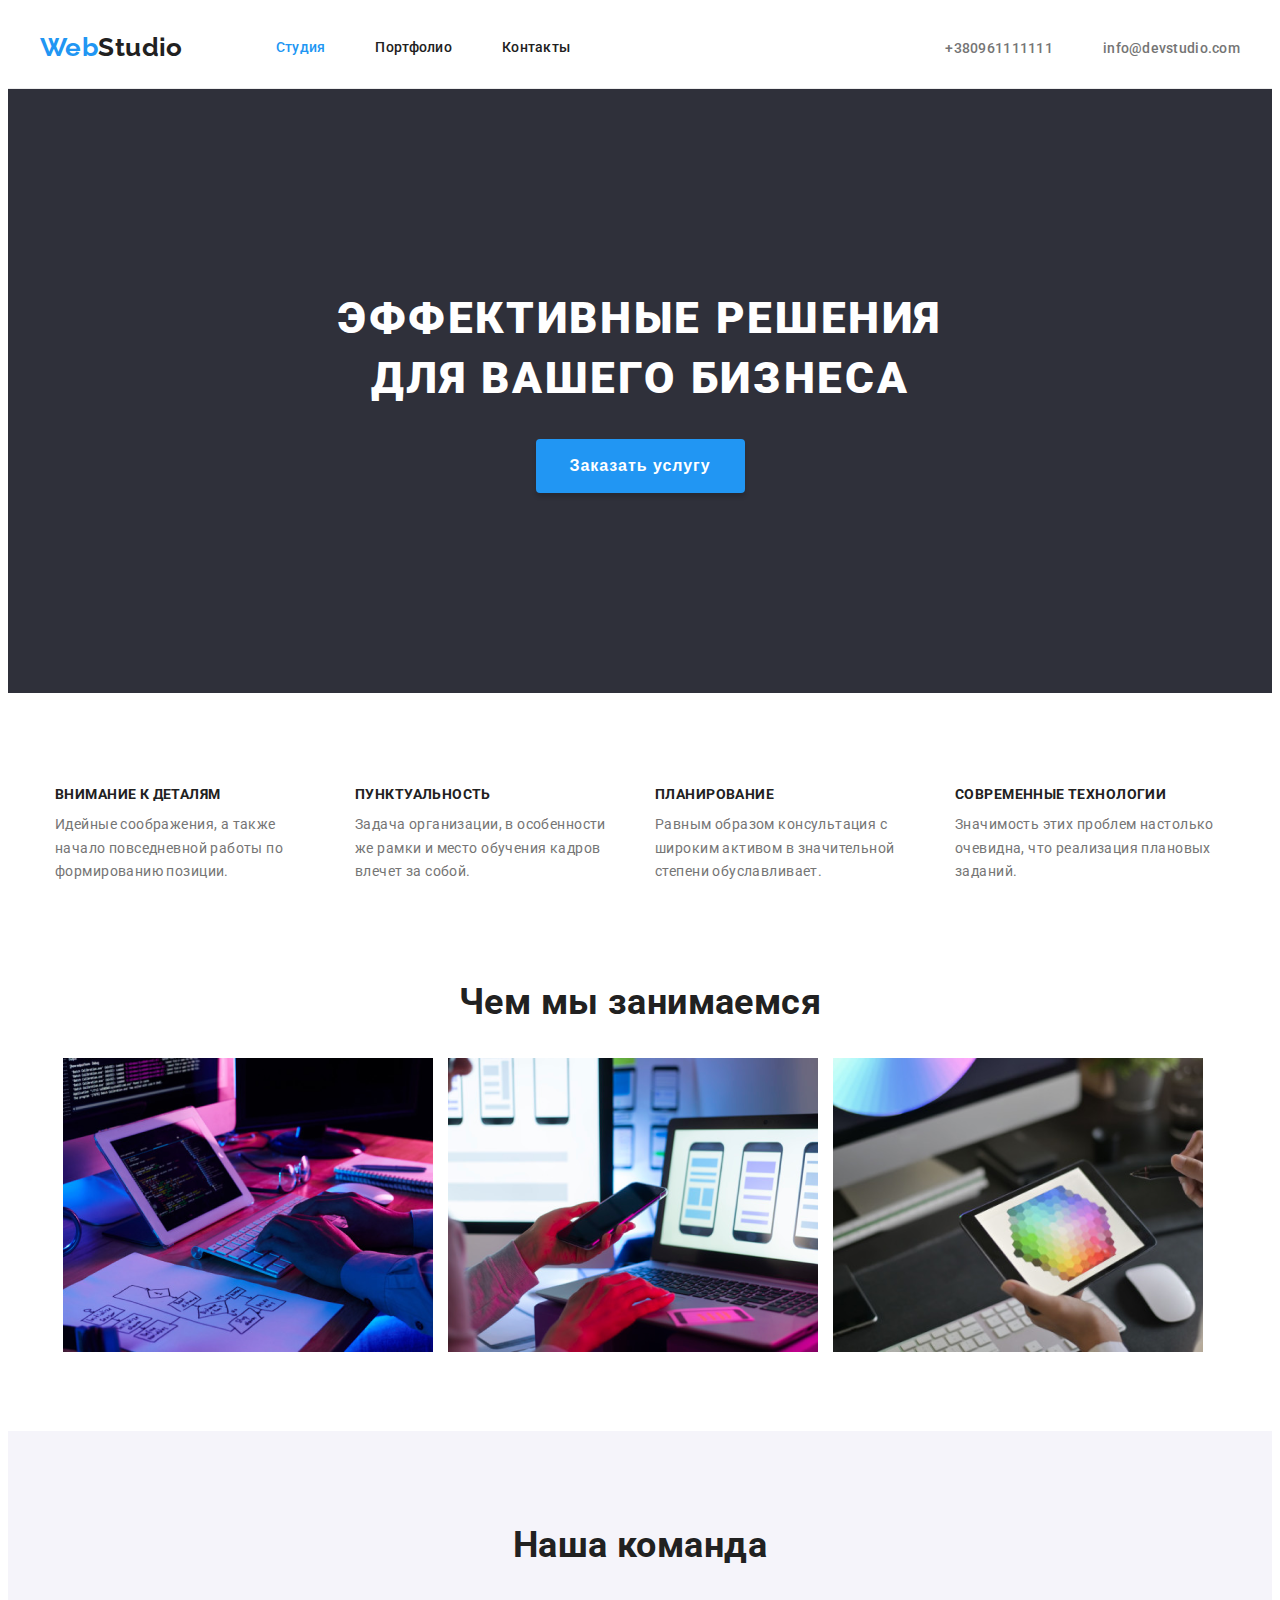
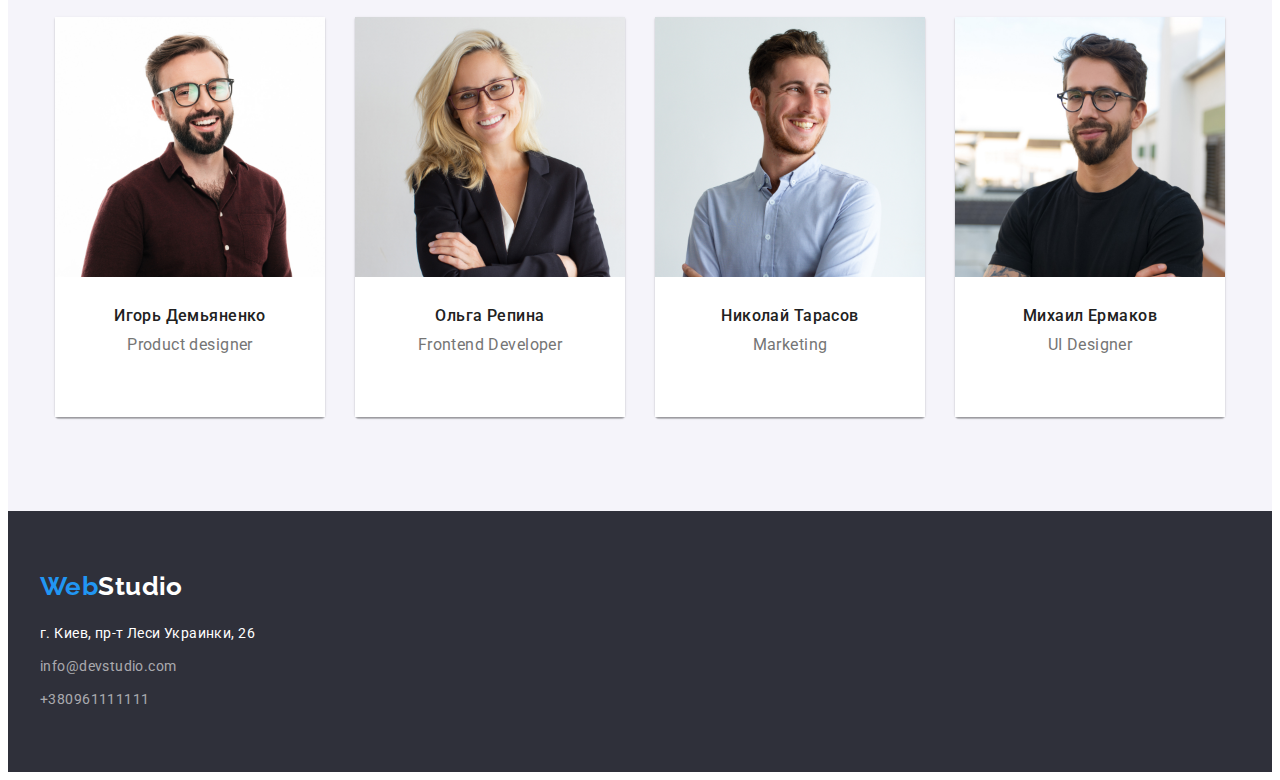
==== index.html @ 531b3b22 "Update 1" ====
<!DOCTYPE html>
<html lang="en">
<head>
    <meta charset="UTF-8">
    <meta name="viewport" content="width=device-width, initial-scale=1.0">
    <title>Web_Sudio</title>
       <link rel="preconnect" href="https://fonts.gstatic.com">
    <link href="https://fonts.googleapis.com/css2?family=Raleway:wght@700&family=Roboto:wght@400;500;700;900&display=swap"
        rel="stylesheet">
                <link rel="stylesheet" href="https://cdnjs.cloudflare.com/ajax/libs/modern-normalize/1.0.0/modern-normalize.min.css"
                    integrity="sha512-ISS7cAi1PEhQ8jnbJpJZMd29NlhNj4AWYyLOSp2CE/CsHxTCu+r+t0D2yoJudVrd0/8fTVPUVDzY5Tvli75u/g=="
                    crossorigin="anonymous" />
    <link rel="stylesheet" href="./CSS/styles.css">    
</head>
    <body>
        <header class="header">
            <div class="container">
                <nav class="navigation">
                <!--Logo section-->
                        <a class="logotype link" href="./index.html" target="_blank"><span class="logo-item">Web</span>Studio</a>
                <!--Navigation-->
                        <ul class="navigation-list list">
                                <li class="navigation-item">
                            <a class="navigation-link-current link" href="./index.html">Студия</a> </li>
                                <li class="navigation-item">
                            <a class="navigation-link link" href="./portfolio.html">Портфолио</a> </li>
                                <li class="navigation-item">
                            <a class="navigation-link link" href="#">Контакты</a> </li>
                        </ul>
                </nav>
                    <ul class="contactlist list">
                        <li class="contact-link"> <a class="contact-item link" href="tel:+380961111111">+380961111111</a> </li>
                        <li class="contact-link"> <a class="contact-item link" href="mailto:info@devstudio.com">info@devstudio.com</a> </li>
                    </ul>
            </div>
        </header>
        <main class="main-studio">
            <!--Offer section-->
            <section class="offer-section">
                <div class="container">
                    <h1 class=offer-section-title>Эффективные решения для вашего бизнеса</h1>
                    <!--Order button-->
                    <button class="order-button" type="button">Заказать услугу</button>
                </div>
            </section>
            <!--Details section-->
            <section class="details-section">
                <div class="container">
                    <h2 class="visually-hidden">Наши приоритеты</h2>
                        <ul class="details-section-list list">
                            <li class="details-section-item">
                                <h3 class="details-section-title">Внимание к деталям</h3>
                                <p class="details-section-description">Идейные соображения, а также начало повседневной работы по формированию
                                    позиции.</p>
                            </li>
                            <li class="details-section-item">
                                <h3 class="details-section-title">Пунктуальность</h3>
                                <p class="details-section-description">Задача организации, в особенности же рамки и место обучения кадров влечет
                                    за собой.</p>
                            </li>
                            <li class="details-section-item">
                                <h3 class="details-section-title">Планирование</h3>
                                <p class="details-section-description">Равным образом консультация с широким активом в значительной степени
                                    обуславливает.</p>
                            </li>
                            <li class="details-section-item">
                                <h3 class="details-section-title">Современные технологии</h3>
                                <p class="details-section-description">Значимость этих проблем настолько очевидна, что реализация плановых
                                    заданий.</p>
                            </li>
                        </ul>
                </div>         
            </section>    
            <!--What we do-->
            <section class="what-we-do">
                <div class="container">
                    <h2 class="what-we-do-title">Чем мы занимаемся</h2>
                    <ul class="what-we-do-title-list list">
                        <li class="what-we-do-item"><img class="what-we-do-image" src="./images/img1.png" alt="programer-working-his-desk-office">
                        </li>
                        <li class="what-we-do-item"><img class="what-we-do-image" src="./images/img2.png" alt="web-ui-designers-are-developing-application">
                        </li>
                        <li class="what-we-do-item"><img class="what-we-do-image" src="./images/img3.png" alt="creative-artist-web-design-with-working">
                        </li>
                    </ul>
                </div>
            </section>    
            <!--Team section-->
            <section class="ourteam">
                <div class="container">
                    <h2 class="ourteam-main-title">Наша команда</h2>
                    <ul class="ourteam-list list">
                        <li class="ourteam-list-item"><img class="ourteam-image" src="./images/img4.jpg" alt="Product designer">
                            <div class="ourteam-content">
                                <h3 class="ourteam-title">Игорь Демьяненко</h3>
                                <p class="ourleam-description">Product designer</p>
                            </div>
                        </li>
                        <li class="ourteam-list-item"><img class="ourteam-image" src="./images/img5.jpg" alt="Frontend Developer">
                            <div class="ourteam-content">
                                <h3 class="ourteam-title">Ольга Репина</h3>
                                <p class="ourleam-description">Frontend Developer</p>
                            </div>
                        </li>
                        <li class="ourteam-list-item"><img class="ourteam-image" src="./images/img6.jpg" alt="Marketing">
                            <div class="ourteam-content">
                                <h3 class="ourteam-title">Николай Тарасов</h3>
                                <p class="ourleam-description">Marketing</p>
                            </div>
                        </li>
                        <li class="ourteam-list-item"><img class="ourteam-image" src="./images/img7.jpg" alt="UI Designer">
                            <div class="ourteam-content">
                                <h3 class="ourteam-title">Михаил Ермаков</h3>
                                <p class="ourleam-description">UI Designer</p>
                            </div>
                        </li>
                    </ul>
                </div>
            </section>
        </main>
        <!--Contact footer section-->
        <footer class="contact-footer">
            <div class="container">
                    <a class="footer-logotype link" href="./index.html" target="_blank"><span class="logo-item">Web</span>Studio</a>
            <address class="address">
                <ul class="contact-footer-list list">
                <li class="contact-footer-item"><a class="contact-footer-link link" href="https://goo.gl/maps/Lhu3DwiovZqrXFvk8">г. Киев, пр-т Леси Украинки, 26</a></li>
                <li class="contact-footer-item"><a class="contact-footer-link2 link" href="mailto:info@devstudio.com">info@devstudio.com</a></li>
                <li class="contact-footer-item"><a class="contact-footer-link2 link" href="tel:+380961111111">+380961111111</a></li>
                </ul>
            </address>
        </div>
        </footer>
    </body>
</html>
---- CSS/styles.css ----
:root {
  --main-font: "Roboto", sans-serif;
  --secondary-font: "Raleway", sans-serif;
  --main-color: #757575;
  --secondary-color: #212121;
  --accent-color: #2196f3;
  --accent-color-secondary: #ffffff;
  --background-color: #2f303a;
  --background-color-secondary: #f5f4fa;
}
h1,
h2,
h3,
h4,
h5,
h6,
p {
  margin: 0;
}
img {
  display: block;
}
ul,
ol {
  margin: 0;
  padding: 0;
}
.list {
  list-style: none;
}
.link {
  text-decoration: none;
}
.address {
  font-style: normal;
}
.container {
  width: 1200px;
  padding-left: 15px;
  padding-right: 15px;
  text-align: center;
  margin-right: auto;
  margin-left: auto;
}
body {
  font-family: var(--main-font);
  font-size: 14px;
  letter-spacing: 0.03em;
}
/*=============HEADER============*/
.header {
  margin-bottom: 0px;
  border-bottom: 1px solid #ececec;
}
.header .container {
  display: flex;
  align-items: center;
}
.navigation {
  background: var(--accent-color-secondary);
  display: flex;
  align-items: center;
}
.logotype {
  font-family: var(--secondary-font);
  font-weight: bold;
  font-size: 26px;
  line-height: 1.19;
  color: var(--secondary-color);
  padding-top: 24px;
  padding-bottom: 25px;
  margin-right: 93px;
  display: block;
}
.logo-item {
  color: var(--accent-color);
}
.navigation-list {
  display: flex;
  align-items: center;
}
.navigation-item:not(:last-child) {
  margin-right: 50px;
}
.navigation-link {
  font-weight: 500;
  font-size: 14px;
  line-height: 1.14;
  letter-spacing: 0.02em;
  color: var(--secondary-color);
  padding-top: 32px;
  padding-bottom: 32px;
  display: block;
}
.navigation-link-current {
  font-weight: 500;
  font-size: 14px;
  line-height: 1.14;
  letter-spacing: 0.02em;
  color: var(--accent-color);
  padding-top: 32px;
  padding-bottom: 32px;
  display: block;
}
.navigation-link:hover,
.navigation-link:focus {
  color: var(--accent-color);
}
.contactlist {
  display: flex;
  align-items: center;
  margin-left: auto;
}
.contact-link:not(:last-child) {
  margin-right: 50px;
}
.contact-item {
  font-weight: 500;
  font-size: 14px;
  line-height: 1.14;
  letter-spacing: 0.02em;
  color: var(--main-color);
  padding-top: 32px;
  padding-bottom: 32px;
}
.contact-item:hover,
.contact-item:focus {
  color: var(--accent-color);
}
/*=============END-HEADER============*/
/*=============OFFER============*/

.offer-section {
  background: var(--background-color);
  padding-top: 200px;
  padding-bottom: 200px;
}
.offer-section .container {
  display: flex;
  flex-direction: column;
  justify-content: center;
  align-items: center;
}
.offer-section-title {
  font-weight: 900;
  font-size: 44px;
  line-height: 1.36;
  letter-spacing: 0.06em;
  text-transform: uppercase;
  color: var(--accent-color-secondary);
  max-width: 696px;
  text-align: center;
  margin-bottom: 30px;
}
.order-button {
  min-width: 200px;
  min-height: 50px;
  padding: 10px 32px;
  font-weight: bold;
  font-size: 16px;
  line-height: 1.875;
  letter-spacing: 0.06em;
  color: var(--accent-color-secondary);
  background: var(--accent-color);
  box-shadow: 0px 4px 4px rgba(0, 0, 0, 0.15);
  border-radius: 4px;
  border-color: transparent;
  cursor: pointer;
}
.order-button:hover,
.order-bytton:focus {
  background: var(--accent-color);
  box-shadow: 0px 4px 4px rgba(0, 0, 0, 0.15);
  border-radius: 4px;
  border-color: transparent;
  cursor: pointer;
}
/*=============END-OFFER============*/
/*=============DETAILS============*/
.details-section {
  padding-top: 94px;
  padding-bottom: 94px;
}
.visually-hidden {
  position: absolute;
  width: 1px;
  height: 1px;
  margin: -1px;
  border: 0;
  padding: 0;
  white-space: nowrap;
  clip: rect(1px 1px 1px 1px);
}
.details-section-list {
  display: flex;
  align-items: center;
  text-align: left;
  justify-content: center;
  margin: -15px;
}
.details-section-item {
  margin: 15px;
}
.details-section-title {
  font-weight: bold;
  font-size: 14px;
  line-height: 1.14;
  text-transform: uppercase;
  color: var(--secondary-color);
  margin-bottom: 10px;
}
.details-section-description {
  width: 270px;
  height: 75px;
  font-weight: normal;
  font-size: 14px;
  line-height: 1.71;
  text-transform: none;
  color: var(--main-color);
}
/*=============END-DETAILS============*/
/*=============WHAT-WE-DO============*/
.what-we-do {
  padding-bottom: 94px;
}
.what-we-do-title {
  font-weight: bold;
  font-size: 36px;
  line-height: 1.16;
  color: var(--secondary-color);
  margin-bottom: 50px;
}
.what-we-do-title-list {
  display: flex;
  align-items: center;
  justify-content: center;
  margin: -15px;
}
.what-we-do-item {
  margin-right: 15px;
}
.what-we-do-image {
  width: 370px;
  height: 294px;
}
/*=============END-WHAT-WE-DO============*/
/*=============OURTEAM============*/
.ourteam {
  background: var(--background-color-secondary);
  padding-top: 94px;
  padding-bottom: 94px;
}
.ourteam-main-title {
  font-weight: bold;
  font-size: 36px;
  line-height: 1.16;
  color: var(--secondary-color);
  margin-bottom: 50px;
}
.ourteam-list {
  display: flex;
  align-items: center;
  justify-content: center;
  margin: -15px;
}
.ourteam-list-item {
  margin: 15px;
  box-shadow: 0px 1px 3px rgba(0, 0, 0, 0.12), 0px 1px 1px rgba(0, 0, 0, 0.14),
    0px 2px 1px rgba(0, 0, 0, 0.2);
  border-radius: 0px 0px 4px 4px;
}
.ourteam-content {
  padding: 30px 57px 32px 57px;
  background: #ffffff;
}
.ourteam-title {
  font-style: normal;
  font-weight: 500;
  font-size: 16px;
  line-height: 1.18;
  color: var(--secondary-color);
  text-align: center;
  margin-bottom: 10px;
}
.ourteam-image {
  width: 270px;
  height: 260px;
}
.ourleam-description {
  font-weight: normal;
  font-size: 16px;
  line-height: 1.18;
  color: var(--main-color);
  text-align: center;
  margin-bottom: 30px;
}
/*=============END-OURTEAM============*/
/*=============CONTACT-FOOTER===========*/
.contact-footer .container {
  display: flex;
  flex-direction: column;
  text-align: left;
}
.contact-footer {
  background: var(--background-color);
  padding-top: 60px;
  padding-bottom: 60px;
}
.footer-logotype {
  font-family: Raleway;
  font-weight: bold;
  font-size: 26px;
  line-height: 1.19;
  color: var(--accent-color-secondary);
  margin-bottom: 20px;
}
.contact-footer-item:not(:last-child) {
  margin-bottom: 9px;
}
.contact-footer-link {
  font-weight: normal;
  font-size: 14px;
  line-height: 1.71;
  color: var(--accent-color-secondary);
}
.contact-footer-link2 {
  font-weight: normal;
  font-size: 14px;
  line-height: 1.71;
  color: rgba(255, 255, 255, 0.6);
}
/*=============END-CONTACT-FOOTER===========*/
/*=============PORTFOLIO-BUTTON===========*/
.portfolio {
  padding-top: 94px;
  padding-bottom: 94px;
}
.list-portfolio-buttons {
  display: flex;
  align-items: center;
  justify-content: center;
  margin-bottom: 50px;
}
.portfolio-buttons-items:not(:last-child) {
  margin-right: 8px;
}
.portfolio-button {
  min-width: 73px;
  min-height: 38px;
  padding: 6px 22px;
  font-weight: 500;
  font-size: 16px;
  line-height: 1.625;
  color: var(--secondary-color);
  background: var(--background-color-secondary);
  border-radius: 4px;
  border-color: transparent;
  cursor: pointer;
}
.portfolio-button:hover,
.portfolio-button:focus {
  font-weight: 500;
  font-size: 16px;
  line-height: 1.625;
  color: var(--accent-color-secondary);
  background: var(--accent-color);
  box-shadow: 0px 3px 1px rgba(0, 0, 0, 0.1), 0px 1px 2px rgba(0, 0, 0, 0.08),
    0px 2px 2px rgba(0, 0, 0, 0.12);
  border-radius: 4px;
  border-color: transparent;
  cursor: pointer;
}
/*=============END-PORTFOLIO-BUTTON===========*/
/*=============PORTFOLIO-IMAGES===========*/
.list-portfolio-images .container {
  display: flex;
  flex-wrap: wrap;
  align-items: center;
  justify-content: center;
  margin: -7px;
}
.portfolio-content {
  text-align: left;
  padding-top: 20px;
  padding-right: 24px;
  padding-left: 24px;
  padding-bottom: 20px;
}
.list-portfolio-images-items {
  margin: 7px;
  display: inline-block;
  border: 1px solid #eeeeee;
}
.portfolio-image {
  width: 370px;
  height: 294px;
}
.portfolio-images-title {
  font-weight: bold;
  font-size: 18px;
  line-height: 2;
  letter-spacing: 0.06em;
  color: var(--secondary-color);
  margin-bottom: 4px;
}
.portfolio-image-description {
  font-weight: normal;
  font-size: 16px;
  line-height: 1.875;
  color: var(--main-color);
}
/*=============END-PORTFOLIO-IMAGES===========*/
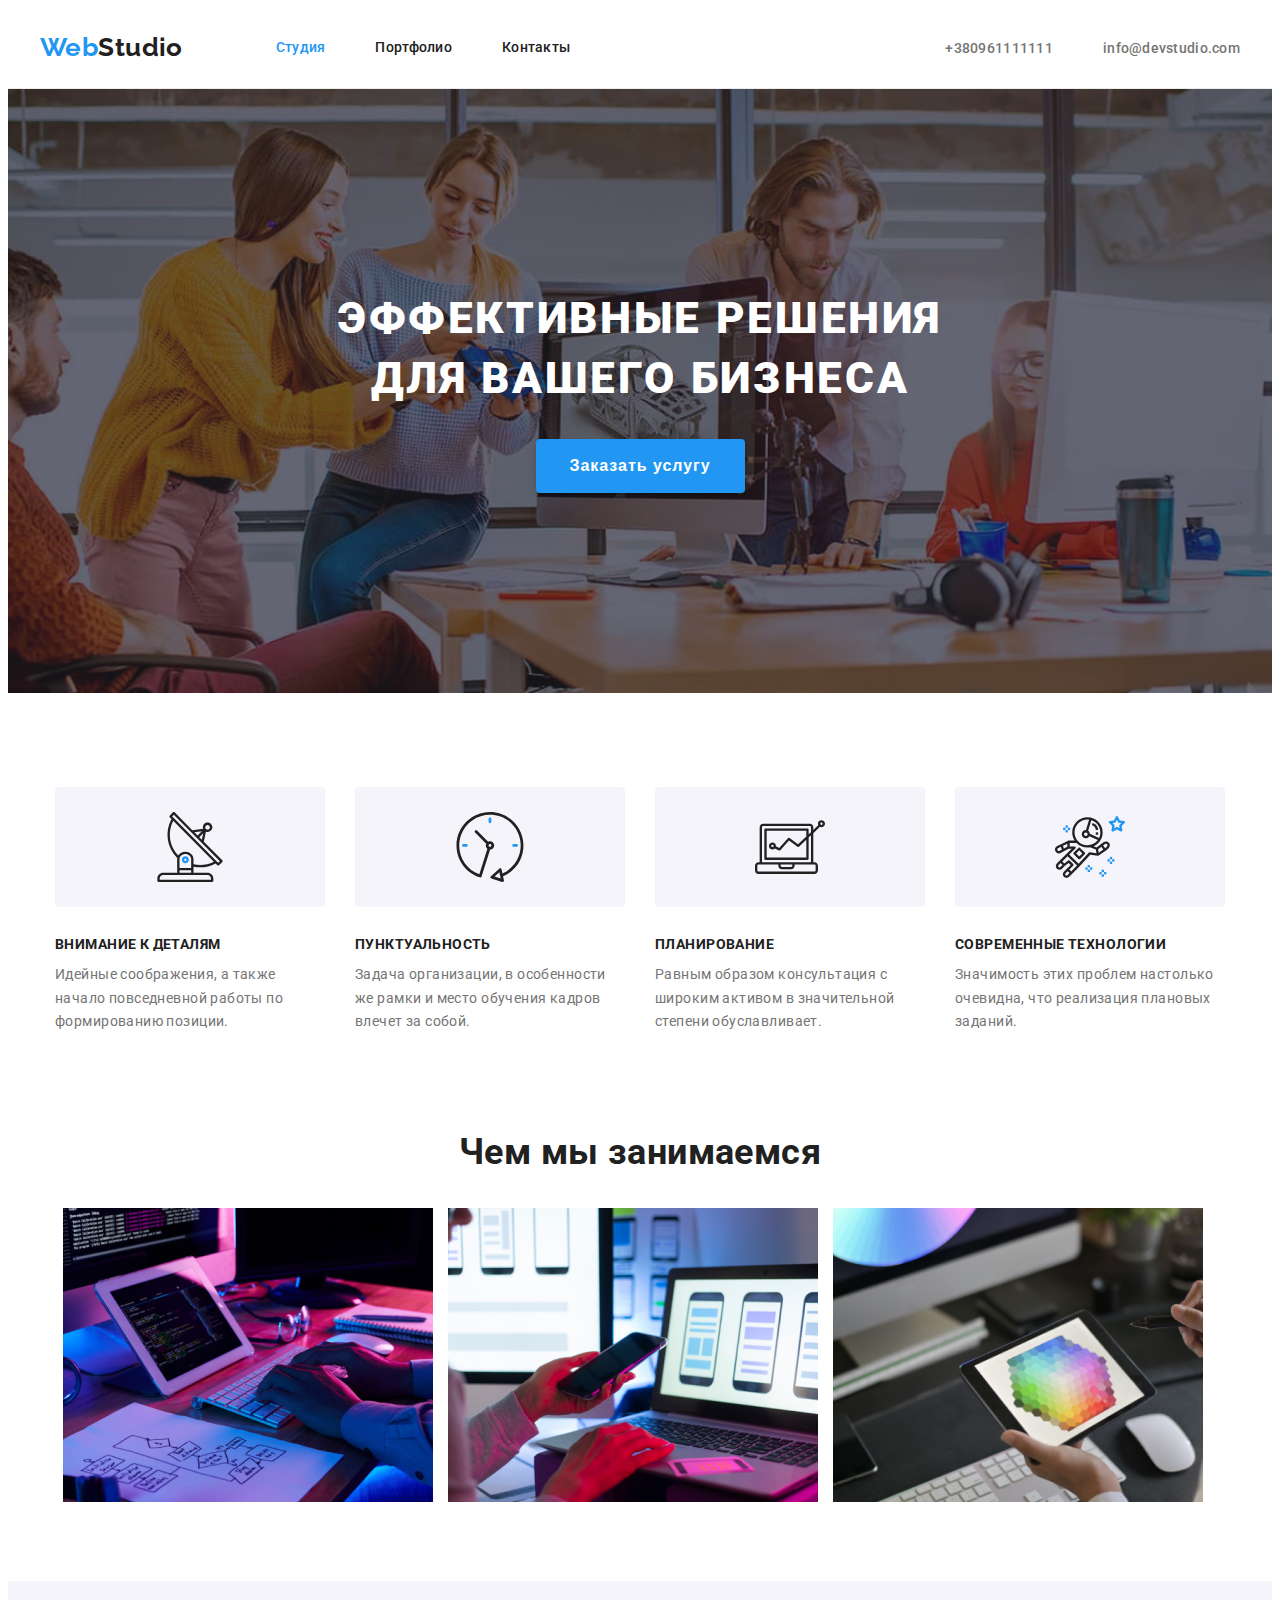
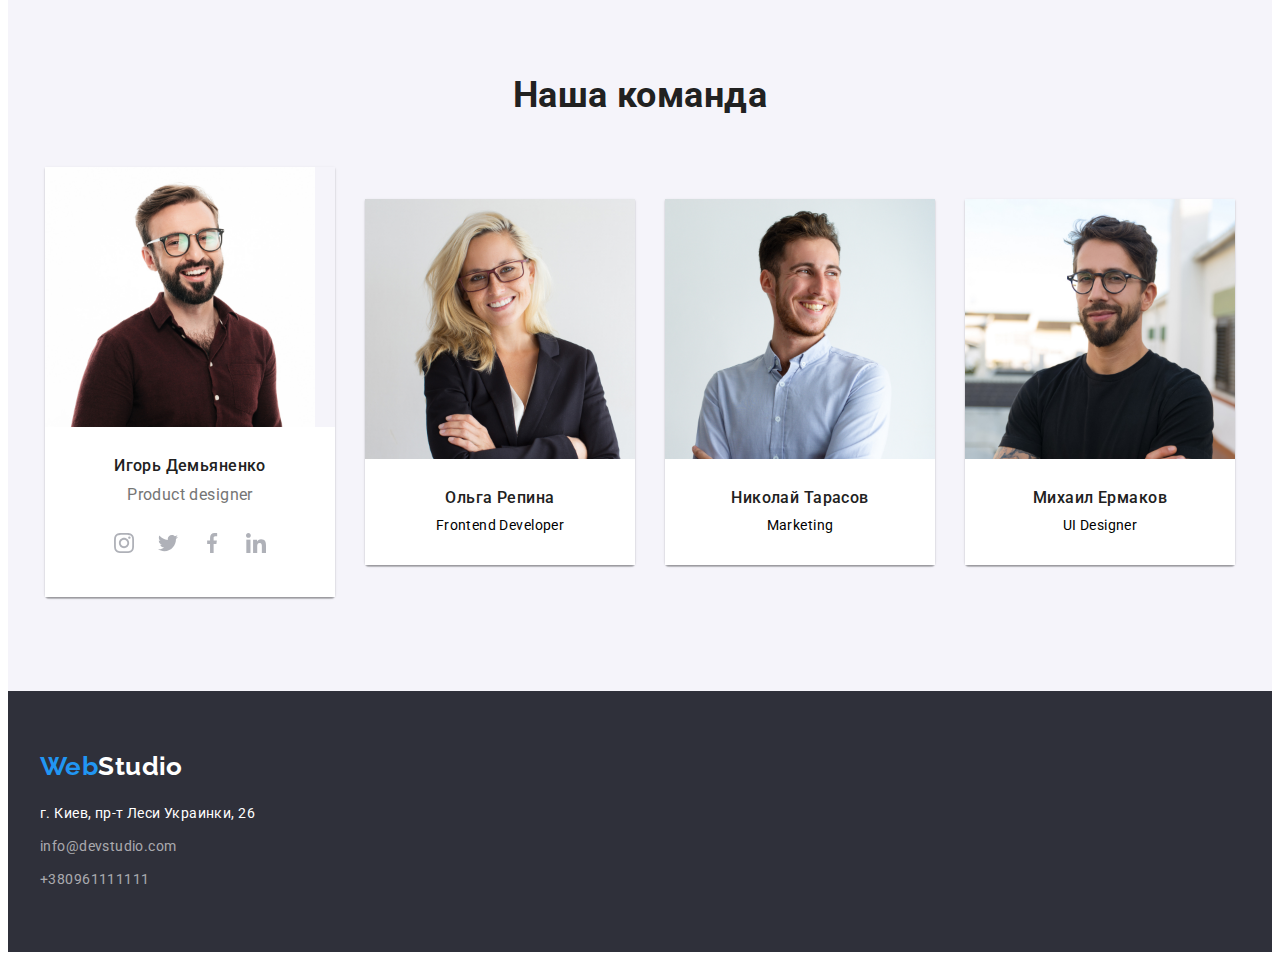
==== commit 7e69b959: "Update 3" ====
--- a/index.html
+++ b/index.html
@@ -48,22 +48,22 @@
                 <div class="container">
                     <h2 class="visually-hidden">Наши приоритеты</h2>
                         <ul class="details-section-list list">
-                            <li class="details-section-item">
+                            <li class="details-section-item antenna">
                                 <h3 class="details-section-title">Внимание к деталям</h3>
                                 <p class="details-section-description">Идейные соображения, а также начало повседневной работы по формированию
                                     позиции.</p>
                             </li>
-                            <li class="details-section-item">
+                            <li class="details-section-item clock" >
                                 <h3 class="details-section-title">Пунктуальность</h3>
                                 <p class="details-section-description">Задача организации, в особенности же рамки и место обучения кадров влечет
                                     за собой.</p>
                             </li>
-                            <li class="details-section-item">
+                            <li class="details-section-item vector" >
                                 <h3 class="details-section-title">Планирование</h3>
                                 <p class="details-section-description">Равным образом консультация с широким активом в значительной степени
                                     обуславливает.</p>
                             </li>
-                            <li class="details-section-item">
+                            <li class="details-section-item astronaut" >
                                 <h3 class="details-section-title">Современные технологии</h3>
                                 <p class="details-section-description">Значимость этих проблем настолько очевидна, что реализация плановых
                                     заданий.</p>
@@ -93,25 +93,58 @@
                         <li class="ourteam-list-item"><img class="ourteam-image" src="./images/img4.jpg" alt="Product designer">
                             <div class="ourteam-content">
                                 <h3 class="ourteam-title">Игорь Демьяненко</h3>
-                                <p class="ourleam-description">Product designer</p>
+                                <p class="ourteam-description">Product designer</p>
+                                <ul class="social-list list">
+                                    <li class="social-list-item">
+                                        <a href="" class="social-list-link link">
+                                            <svg class="social-list-icon">
+                                                <use href="../images/symbol.svg#icon-instagram"></use>
+                                            </svg>
+                                        </a>
+                                    </li>
+                                    <li class="social-list-item">
+                                        <a href="" class="social-list-link  link">
+                                            <svg class="social-list-icon">
+                                                <use href="../images/symbol.svg#icon-twitter"></use>
+                                            </svg>
+                                        </a>
+                                    </li>
+                                    <li class="social-list-item">
+                                        <a href="" class="social-list-link link">
+                                            <svg class="social-list-icon">
+                                                <use href="../images/symbol.svg#icon-facebook"></use>
+                                            </svg>
+                                        </a>
+                                    </li>
+                                    <li class="social-list-item">
+                                        <a href="" class="social-list-link link">
+                                            <svg class="social-list-icon">
+                                                <use href="../images/symbol.svg#icon-linkedin"></use>
+                                            </svg>
+                                        </a>
+                                    </li>
+                                </ul>
                             </div>
                         </li>
                         <li class="ourteam-list-item"><img class="ourteam-image" src="./images/img5.jpg" alt="Frontend Developer">
                             <div class="ourteam-content">
                                 <h3 class="ourteam-title">Ольга Репина</h3>
                                 <p class="ourleam-description">Frontend Developer</p>
+
                             </div>
                         </li>
                         <li class="ourteam-list-item"><img class="ourteam-image" src="./images/img6.jpg" alt="Marketing">
                             <div class="ourteam-content">
                                 <h3 class="ourteam-title">Николай Тарасов</h3>
                                 <p class="ourleam-description">Marketing</p>
+
                             </div>
                         </li>
                         <li class="ourteam-list-item"><img class="ourteam-image" src="./images/img7.jpg" alt="UI Designer">
                             <div class="ourteam-content">
                                 <h3 class="ourteam-title">Михаил Ермаков</h3>
                                 <p class="ourleam-description">UI Designer</p>
+
                             </div>
                         </li>
                     </ul>
--- a/CSS/styles.css
+++ b/CSS/styles.css
@@ -42,6 +42,7 @@
   margin-right: auto;
   margin-left: auto;
 }
+
 body {
   font-family: var(--main-font);
   font-size: 14px;
@@ -132,6 +133,16 @@
 
 .offer-section {
   background: var(--background-color);
+  background-image: linear-gradient(
+      rgba(47, 48, 58, 0.4),
+      rgba(47, 48, 58, 0.4)
+    ),
+    url("../images/Img8.jpg");
+  background-repeat: no-repeat;
+  background-position: center;
+  max-width: 1600px;
+  margin: 0 auto;
+  background-size: cover;
   padding-top: 200px;
   padding-bottom: 200px;
 }
@@ -201,6 +212,30 @@
 .details-section-item {
   margin: 15px;
 }
+.details-section-item::before {
+  display: block;
+  height: 120px;
+  width: 270px;
+  content: "";
+  background-repeat: no-repeat;
+  background-position: center;
+  background-color: #f5f4fa;
+  border-radius: 4px;
+  margin-bottom: 30px;
+}
+.antenna::before {
+  background-image: url("../images/antenna 1.svg");
+}
+.clock::before {
+  background-image: url("../images/clock\ 1.svg");
+}
+.vector::before {
+  background-image: url("../images/Vector.svg");
+}
+.astronaut::before {
+  background-image: url("../images/astronaut 1.svg");
+}
+
 .details-section-title {
   font-weight: bold;
   font-size: 14px;
@@ -286,13 +321,39 @@
   width: 270px;
   height: 260px;
 }
-.ourleam-description {
+.ourteam-description {
   font-weight: normal;
   font-size: 16px;
   line-height: 1.18;
   color: var(--main-color);
   text-align: center;
-  margin-bottom: 30px;
+  margin-bottom: 16px;
+}
+.social-list {
+  display: flex;
+  justify-content: space-between;
+}
+.social-list-link {
+  display: flex;
+  justify-content: center;
+  align-items: center;
+  width: 44px;
+  height: 44px;
+  background-color: #ffffff;
+  border-radius: 50%;
+}
+.social-list-link:hover,
+.social-list-link:focus {
+  background-color: var(--accent-color);
+}
+.social-list-icon {
+  width: 20px;
+  height: 20px;
+  fill: aqua;
+}
+.social-list-link:hover .social-list-icon,
+.social-list-link:focus .social-list-icon {
+  fill: var(--accent-color-secondary);
 }
 /*=============END-OURTEAM============*/
 /*=============CONTACT-FOOTER===========*/
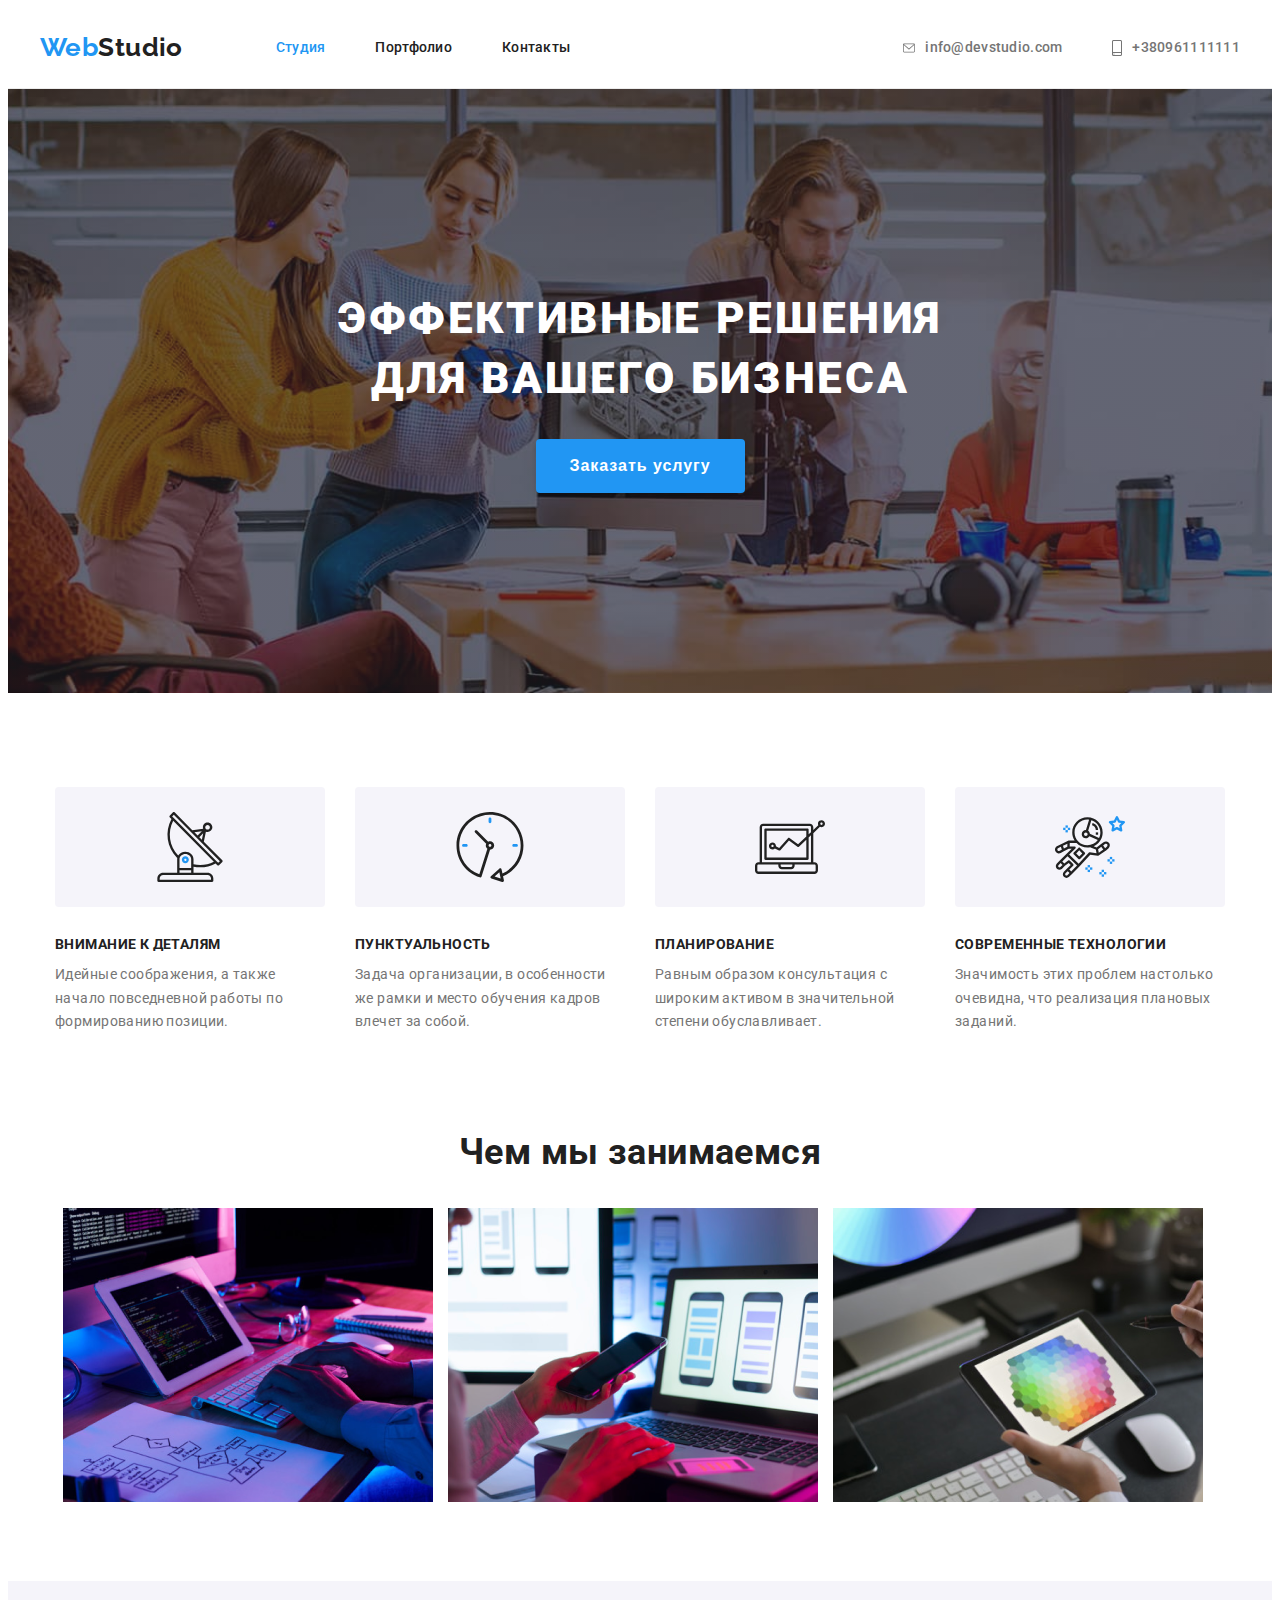
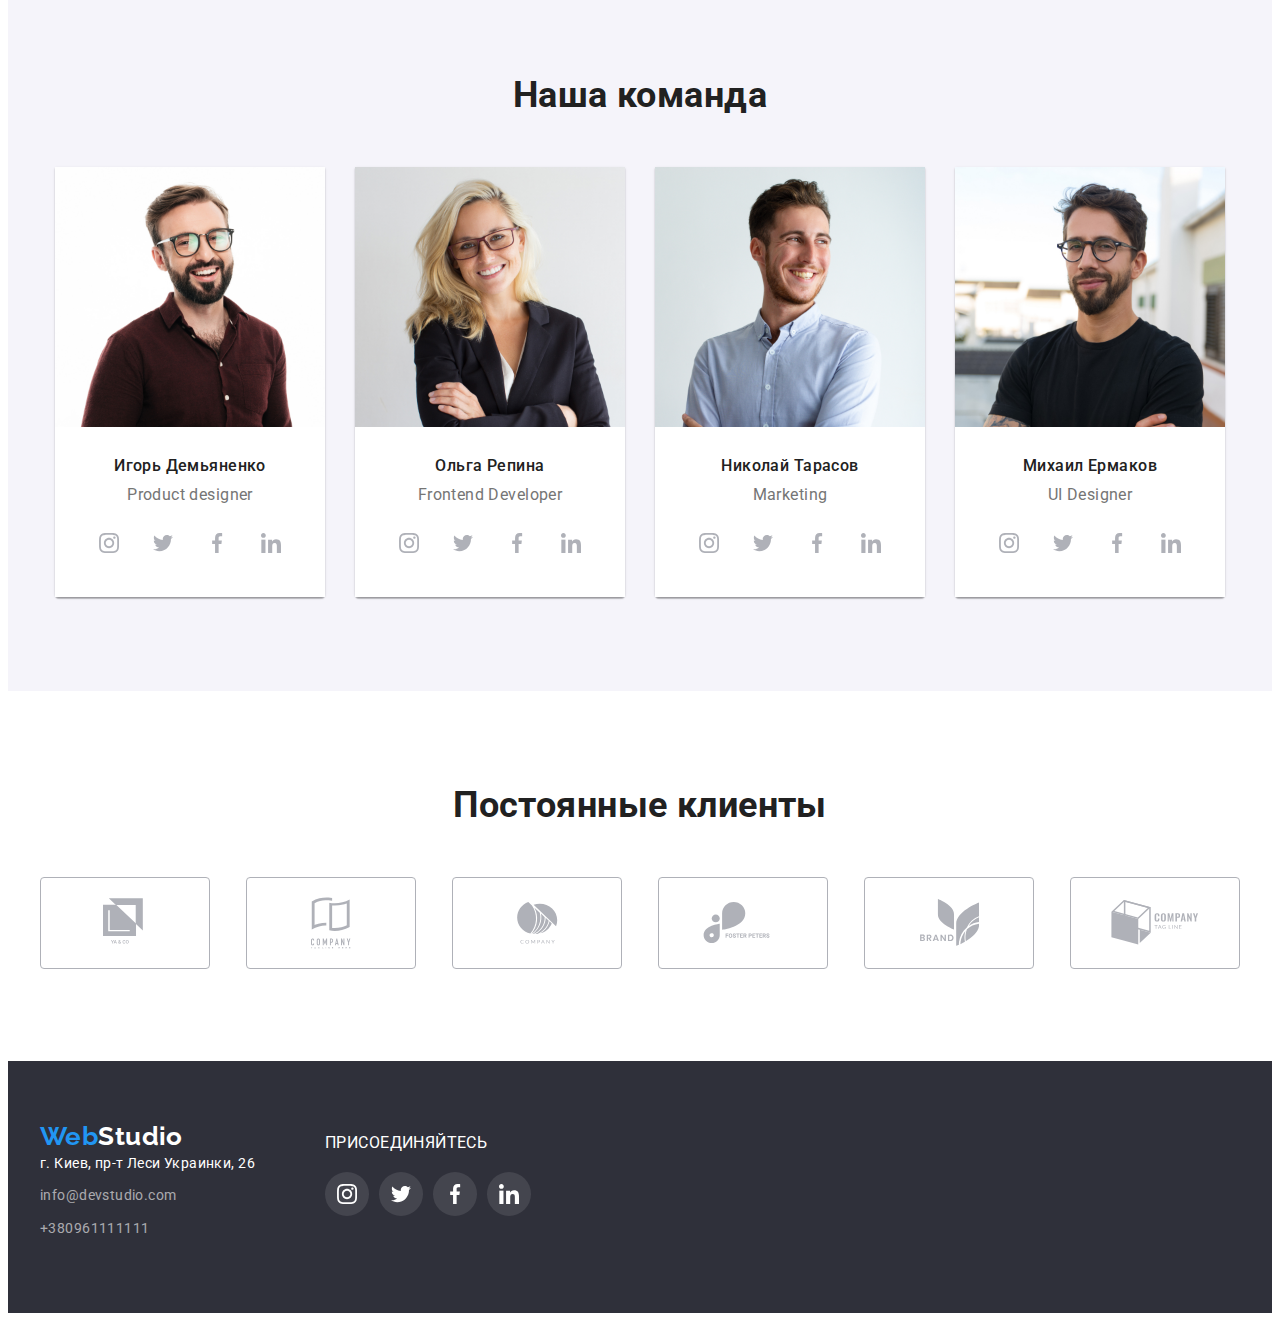
==== commit c7e159fe: "Update 6" ====
--- a/index.html
+++ b/index.html
@@ -29,8 +29,17 @@
                         </ul>
                 </nav>
                     <ul class="contactlist list">
-                        <li class="contact-link"> <a class="contact-item link" href="tel:+380961111111">+380961111111</a> </li>
-                        <li class="contact-link"> <a class="contact-item link" href="mailto:info@devstudio.com">info@devstudio.com</a> </li>
+                        <li class="contact-link"> <a class="contact-item link" href="mailto:info@devstudio.com">
+                            <svg class="social-mail">
+                                <use href="../images/symbol.svg#icon-mail">
+                                </use>
+                            </svg>info@devstudio.com</a> </li>
+                        
+                        <li class="contact-link"> <a class="contact-item link" href="tel:+380961111111">
+                            <svg class="social-tel">
+                                <use href="../images/symbol.svg#icon-phone">
+                                </use>
+                            </svg>+380961111111</a> </li>
                     </ul>
             </div>
         </header>
@@ -129,40 +138,214 @@
                         <li class="ourteam-list-item"><img class="ourteam-image" src="./images/img5.jpg" alt="Frontend Developer">
                             <div class="ourteam-content">
                                 <h3 class="ourteam-title">Ольга Репина</h3>
-                                <p class="ourleam-description">Frontend Developer</p>
-
+                                <p class="ourteam-description">Frontend Developer</p>
+                                    <ul class="social-list list">
+                                        <li class="social-list-item">
+                                            <a href="" class="social-list-link link">
+                                                <svg class="social-list-icon">
+                                                    <use href="../images/symbol.svg#icon-instagram"></use>
+                                                </svg>
+                                            </a>
+                                        </li>
+                                        <li class="social-list-item">
+                                            <a href="" class="social-list-link  link">
+                                                <svg class="social-list-icon">
+                                                    <use href="../images/symbol.svg#icon-twitter"></use>
+                                                </svg>
+                                            </a>
+                                        </li>
+                                        <li class="social-list-item">
+                                            <a href="" class="social-list-link link">
+                                                <svg class="social-list-icon">
+                                                    <use href="../images/symbol.svg#icon-facebook"></use>
+                                                </svg>
+                                            </a>
+                                        </li>
+                                        <li class="social-list-item">
+                                            <a href="" class="social-list-link link">
+                                                <svg class="social-list-icon">
+                                                    <use href="../images/symbol.svg#icon-linkedin"></use>
+                                                </svg>
+                                            </a>
+                                        </li>
+                                    </ul>
                             </div>
                         </li>
                         <li class="ourteam-list-item"><img class="ourteam-image" src="./images/img6.jpg" alt="Marketing">
                             <div class="ourteam-content">
                                 <h3 class="ourteam-title">Николай Тарасов</h3>
-                                <p class="ourleam-description">Marketing</p>
-
+                                <p class="ourteam-description">Marketing</p>
+                                    <ul class="social-list list">
+                                        <li class="social-list-item">
+                                            <a href="" class="social-list-link link">
+                                                <svg class="social-list-icon">
+                                                    <use href="../images/symbol.svg#icon-instagram"></use>
+                                                </svg>
+                                            </a>
+                                        </li>
+                                        <li class="social-list-item">
+                                            <a href="" class="social-list-link  link">
+                                                <svg class="social-list-icon">
+                                                    <use href="../images/symbol.svg#icon-twitter"></use>
+                                                </svg>
+                                            </a>
+                                        </li>
+                                        <li class="social-list-item">
+                                            <a href="" class="social-list-link link">
+                                                <svg class="social-list-icon">
+                                                    <use href="../images/symbol.svg#icon-facebook"></use>
+                                                </svg>
+                                            </a>
+                                        </li>
+                                        <li class="social-list-item">
+                                            <a href="" class="social-list-link link">
+                                                <svg class="social-list-icon">
+                                                    <use href="../images/symbol.svg#icon-linkedin"></use>
+                                                </svg>
+                                            </a>
+                                        </li>
+                                    </ul>
                             </div>
                         </li>
                         <li class="ourteam-list-item"><img class="ourteam-image" src="./images/img7.jpg" alt="UI Designer">
                             <div class="ourteam-content">
                                 <h3 class="ourteam-title">Михаил Ермаков</h3>
-                                <p class="ourleam-description">UI Designer</p>
-
+                                <p class="ourteam-description">UI Designer</p>
+                                    <ul class="social-list list">
+                                        <li class="social-list-item">
+                                            <a href="" class="social-list-link link">
+                                                <svg class="social-list-icon">
+                                                    <use href="../images/symbol.svg#icon-instagram"></use>
+                                                </svg>
+                                            </a>
+                                        </li>
+                                        <li class="social-list-item">
+                                            <a href="" class="social-list-link  link">
+                                                <svg class="social-list-icon">
+                                                    <use href="../images/symbol.svg#icon-twitter"></use>
+                                                </svg>
+                                            </a>
+                                        </li>
+                                        <li class="social-list-item">
+                                            <a href="" class="social-list-link link">
+                                                <svg class="social-list-icon">
+                                                    <use href="../images/symbol.svg#icon-facebook"></use>
+                                                </svg>
+                                            </a>
+                                        </li>
+                                        <li class="social-list-item">
+                                            <a href="" class="social-list-link link">
+                                                <svg class="social-list-icon">
+                                                    <use href="../images/symbol.svg#icon-linkedin"></use>
+                                                </svg>
+                                            </a>
+                                        </li>
+                                    </ul>
                             </div>
                         </li>
                     </ul>
                 </div>
             </section>
+            <!--Client section-->
+            <section class="client-section">
+                <div class="container">
+                    <h2 class="client-title">Постоянные клиенты</h2>
+                    <ui class="client-list list">
+                        <li class="client-item">
+                            <a class="client-link" href="">
+                                <svg class="client-content" width="44" height="49" >
+                                    <use href="../images/symbol.svg#icon-logo-1"></use>
+                                </svg>
+                            </a>
+                        </li>
+                        <li class="client-item">
+                            <a class="client-link" href="">
+                                <svg class="client-content" width="40" height="52">
+                                    <use href="../images/symbol.svg#icon-logo-2"></use>
+                                </svg>
+                            </a>
+                        </li>
+                        <li class="client-item">
+                            <a class="client-link" href="">
+                                <svg class="client-content" width="41" height="42">
+                                    <use href="../images/symbol.svg#icon-logo-3"></use>
+                                </svg>
+                            </a>
+                        </li>
+                        <li class="client-item">
+                            <a class="client-link" href="">
+                                <svg class="client-content" width="80" height="42">
+                                    <use href="../images/symbol.svg#icon-logo-4"></use>
+                                </svg>
+                            </a>
+                        </li>
+                        <li class="client-item">
+                            <a class="client-link" href="">
+                                <svg class="client-content" width="59" height="47">
+                                    <use href="../images/symbol.svg#icon-logo-5"></use>
+                                </svg>
+                            </a>
+                        </li>
+                        <li class="client-item">
+                            <a class="client-link" href="">
+                                <svg class="client-content" width="88" height="45">
+                                    <use href="../images/symbol.svg#icon-logo-6"></use>
+                                </svg>
+                            </a>
+                        </li>
+                    </ui>
+                </div>
         </main>
         <!--Contact footer section-->
         <footer class="contact-footer">
             <div class="container">
-                    <a class="footer-logotype link" href="./index.html" target="_blank"><span class="logo-item">Web</span>Studio</a>
-            <address class="address">
-                <ul class="contact-footer-list list">
-                <li class="contact-footer-item"><a class="contact-footer-link link" href="https://goo.gl/maps/Lhu3DwiovZqrXFvk8">г. Киев, пр-т Леси Украинки, 26</a></li>
-                <li class="contact-footer-item"><a class="contact-footer-link2 link" href="mailto:info@devstudio.com">info@devstudio.com</a></li>
-                <li class="contact-footer-item"><a class="contact-footer-link2 link" href="tel:+380961111111">+380961111111</a></li>
-                </ul>
-            </address>
-        </div>
+                   <div class="container-qwe"><a class="footer-logotype link" href="./index.html" target="_blank"><span class="logo-item">Web</span>Studio</a>
+                        <address class="address">
+                            <ul class="contact-footer-list list">
+                                <li class="contact-footer-item"><a class="contact-footer-link link"
+                                        href="https://goo.gl/maps/Lhu3DwiovZqrXFvk8">г. Киев, пр-т Леси Украинки, 26</a></li>
+                                <li class="contact-footer-item"><a class="contact-footer-link2 link"
+                                        href="mailto:info@devstudio.com">info@devstudio.com</a></li>
+                                <li class="contact-footer-item"><a class="contact-footer-link2 link" href="tel:+380961111111">+380961111111</a>
+                                </li>
+                            </ul>
+                        </address>
+                    </div>
+                <div class="connect">
+                    <h2 class="connect-to-us">ПРИСОЕДИНЯЙТЕСЬ</h2>
+                    <ul class="connect-to-us-list list">
+                            <li class="social-list-item">
+                                <a href="" class="social-footer-list-link link">
+                                    <svg class="social-footer-list-icon">
+                                        <use href="../images/symbol.svg#icon-instagram"></use>
+                                    </svg>
+                                </a>
+                            </li>
+                            <li class="social-list-item">
+                                <a href="" class="social-footer-list-link  link">
+                                    <svg class="social-footer-list-icon">
+                                        <use href="../images/symbol.svg#icon-twitter"></use>
+                                    </svg>
+                                </a>
+                            </li>
+                            <li class="social-list-item">
+                                <a href="" class="social-footer-list-link link">
+                                    <svg class="social-footer-list-icon">
+                                        <use href="../images/symbol.svg#icon-facebook"></use>
+                                    </svg>
+                                </a>
+                            </li>
+                            <li class="social-list-item">
+                                <a href="" class="social-footer-list-link link">
+                                    <svg class="social-footer-list-icon">
+                                        <use href="../images/symbol.svg#icon-linkedin"></use>
+                                    </svg>
+                                </a>
+                            </li>
+                    </ul>
+                </div>
+          
+            </div>
         </footer>
     </body>
 </html>--- a/CSS/styles.css
+++ b/CSS/styles.css
@@ -116,6 +116,7 @@
   margin-right: 50px;
 }
 .contact-item {
+  display: flex;
   font-weight: 500;
   font-size: 14px;
   line-height: 1.14;
@@ -128,6 +129,27 @@
 .contact-item:focus {
   color: var(--accent-color);
 }
+.social-mail {
+  width: 12px;
+  height: 16px;
+  fill: #757575;
+  margin-right: 10px;
+}
+.social-tel {
+  width: 10px;
+  height: 16px;
+  fill: #757575;
+  margin-right: 10px;
+}
+.contact-item:hover .social-mail,
+.contact-item:focus .social-mail {
+  fill: var(--accent-color);
+}
+.contact-item:hover .social-tel,
+.contact-item:focus .social-tel {
+  fill: var(--accent-color);
+}
+
 /*=============END-HEADER============*/
 /*=============OFFER============*/
 
@@ -305,8 +327,8 @@
   border-radius: 0px 0px 4px 4px;
 }
 .ourteam-content {
-  padding: 30px 57px 32px 57px;
-  background: #ffffff;
+  padding: 30px 32px 32px 32px;
+  background-color: var(--accent-color-secondary);
 }
 .ourteam-title {
   font-style: normal;
@@ -349,7 +371,7 @@
 .social-list-icon {
   width: 20px;
   height: 20px;
-  fill: aqua;
+  fill: #afb1b8;
 }
 .social-list-link:hover .social-list-icon,
 .social-list-link:focus .social-list-icon {
@@ -359,7 +381,6 @@
 /*=============CONTACT-FOOTER===========*/
 .contact-footer .container {
   display: flex;
-  flex-direction: column;
   text-align: left;
 }
 .contact-footer {
@@ -389,6 +410,96 @@
   font-size: 14px;
   line-height: 1.71;
   color: rgba(255, 255, 255, 0.6);
+}
+.connect {
+  display: inline-block;
+  width: 206px;
+  height: 80px;
+  padding-top: 12px;
+  padding-bottom: 40px;
+  margin-left: 70px;
+}
+.connect-to-us {
+  font-weight: normal;
+  font-size: 16px;
+  color: var(--accent-color-secondary);
+  margin-bottom: 20px;
+}
+
+.connect-to-us-list {
+  display: flex;
+  align-items: center;
+  justify-content: space-between;
+}
+.social-footer-list-link {
+  display: flex;
+  justify-content: center;
+  align-items: center;
+  width: 44px;
+  height: 44px;
+  background-color: rgba(255, 255, 255, 0.1);
+  border-radius: 50%;
+}
+.social-footer-list-icon {
+  width: 20px;
+  height: 20px;
+  fill: var(--accent-color-secondary);
+}
+.social-footer-list-link:hover,
+.social-footer-list-link:focus {
+  background-color: var(--accent-color);
+}
+.social-footer-list-link:hover .social-list-icon,
+.social-footer-list-link:focus .social-list-icon {
+  fill: var(--accent-color-secondary);
+  background-color: rgba(255, 255, 255, 0.1);
+}
+
+.client-section {
+  padding-top: 94px;
+  padding-bottom: 94px;
+}
+.client-title {
+  font-weight: bold;
+  font-size: 36px;
+  line-height: 1.16;
+  color: var(--secondary-color);
+  margin-bottom: 50px;
+}
+
+.client-link {
+  display: flex;
+  justify-content: center;
+  align-items: center;
+  border: 1px solid #afb1b8;
+  border-radius: 4px;
+  width: 170px;
+  height: 90px;
+}
+
+.client-link:hover .client-content,
+.client-link:focus .client-content {
+  fill: var(--accent-color);
+}
+
+.client-link:hover,
+.client-link:focus {
+  border-color: var(--accent-color);
+}
+
+.client-list {
+  display: flex;
+  justify-content: space-between;
+}
+
+.client-content {
+  fill: #afb1b8;
+}
+
+.client-item {
+  width: 170px;
+  height: 90px;
+  display: flex;
 }
 /*=============END-CONTACT-FOOTER===========*/
 /*=============PORTFOLIO-BUTTON===========*/
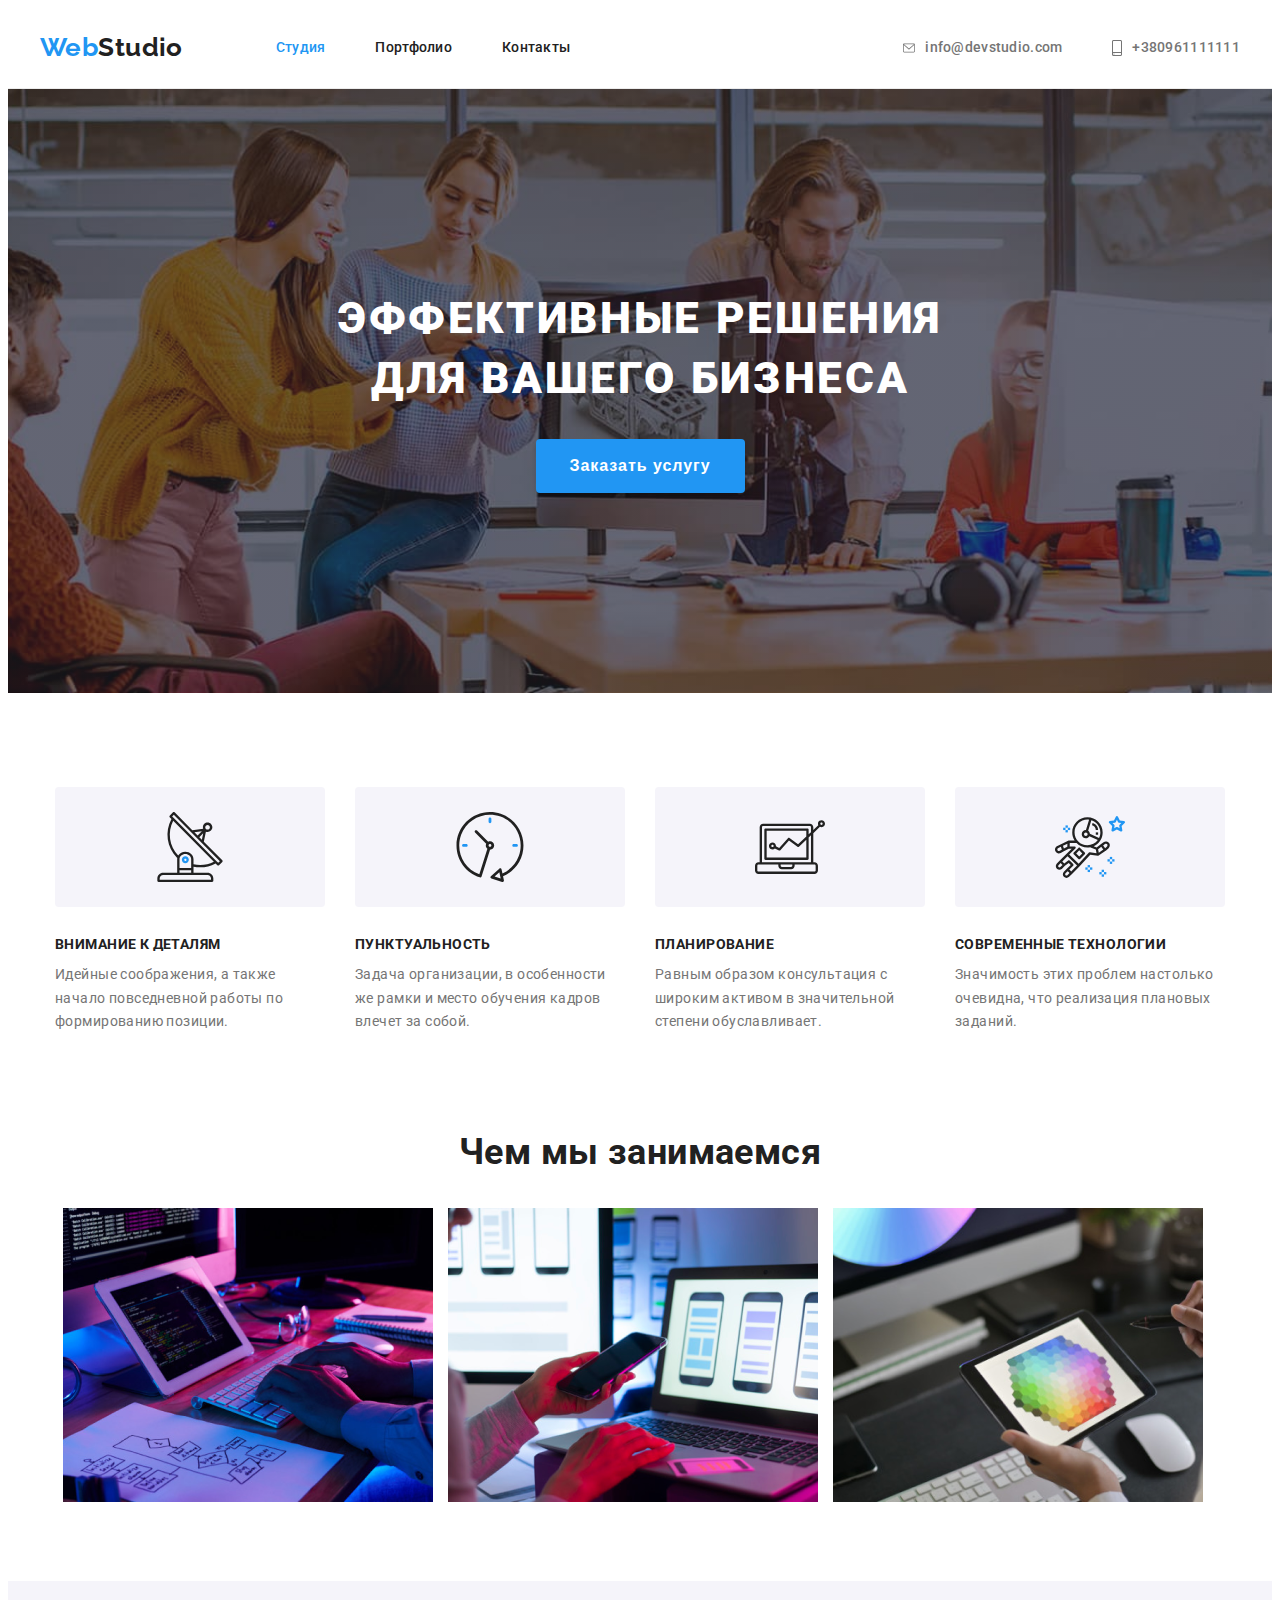
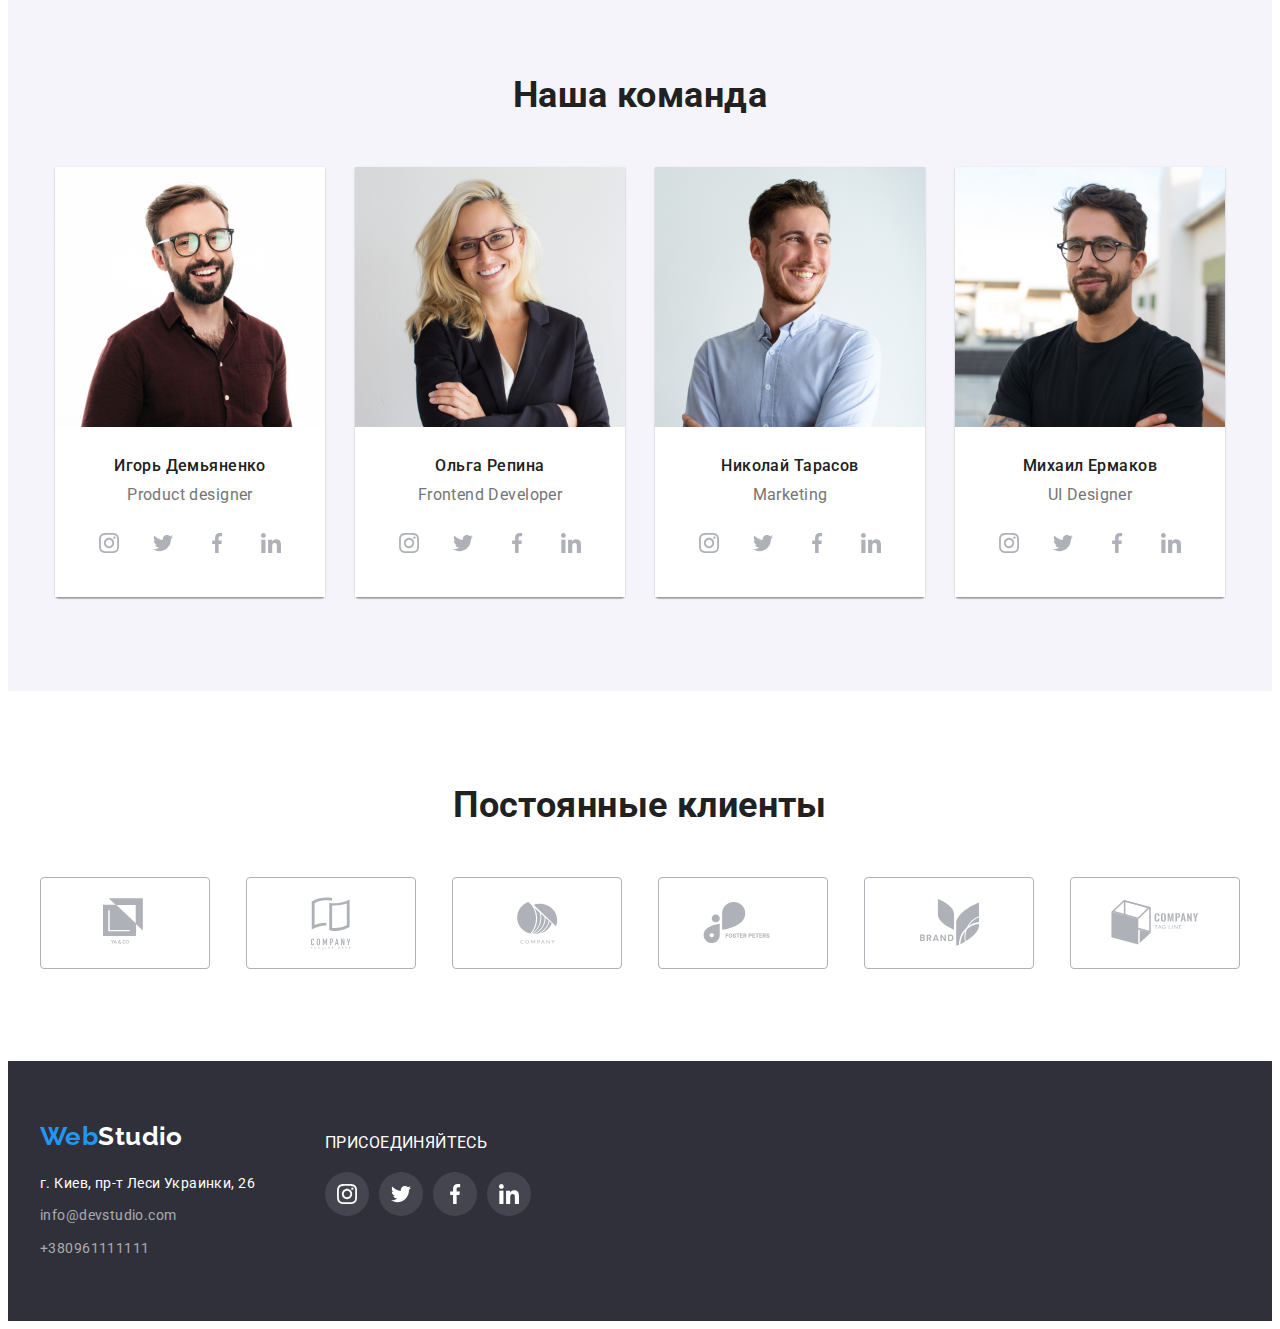
==== commit 4dad9869: "update 10" ====
--- a/index.html
+++ b/index.html
@@ -31,13 +31,13 @@
                     <ul class="contactlist list">
                         <li class="contact-link"> <a class="contact-item link" href="mailto:info@devstudio.com">
                             <svg class="social-mail">
-                                <use href="../images/symbol.svg#icon-mail">
+                                <use href="./images/symbol.svg#icon-mail">
                                 </use>
                             </svg>info@devstudio.com</a> </li>
                         
                         <li class="contact-link"> <a class="contact-item link" href="tel:+380961111111">
                             <svg class="social-tel">
-                                <use href="../images/symbol.svg#icon-phone">
+                                <use href="./images/symbol.svg#icon-phone">
                                 </use>
                             </svg>+380961111111</a> </li>
                     </ul>
@@ -107,28 +107,28 @@
                                     <li class="social-list-item">
                                         <a href="" class="social-list-link link">
                                             <svg class="social-list-icon">
-                                                <use href="../images/symbol.svg#icon-instagram"></use>
+                                                <use href="./images/symbol.svg#icon-instagram"></use>
                                             </svg>
                                         </a>
                                     </li>
                                     <li class="social-list-item">
                                         <a href="" class="social-list-link  link">
                                             <svg class="social-list-icon">
-                                                <use href="../images/symbol.svg#icon-twitter"></use>
+                                                <use href="./images/symbol.svg#icon-twitter"></use>
                                             </svg>
                                         </a>
                                     </li>
                                     <li class="social-list-item">
                                         <a href="" class="social-list-link link">
                                             <svg class="social-list-icon">
-                                                <use href="../images/symbol.svg#icon-facebook"></use>
+                                                <use href="./images/symbol.svg#icon-facebook"></use>
                                             </svg>
                                         </a>
                                     </li>
                                     <li class="social-list-item">
                                         <a href="" class="social-list-link link">
                                             <svg class="social-list-icon">
-                                                <use href="../images/symbol.svg#icon-linkedin"></use>
+                                                <use href="./images/symbol.svg#icon-linkedin"></use>
                                             </svg>
                                         </a>
                                     </li>
@@ -143,28 +143,28 @@
                                         <li class="social-list-item">
                                             <a href="" class="social-list-link link">
                                                 <svg class="social-list-icon">
-                                                    <use href="../images/symbol.svg#icon-instagram"></use>
+                                                    <use href="./images/symbol.svg#icon-instagram"></use>
                                                 </svg>
                                             </a>
                                         </li>
                                         <li class="social-list-item">
                                             <a href="" class="social-list-link  link">
                                                 <svg class="social-list-icon">
-                                                    <use href="../images/symbol.svg#icon-twitter"></use>
-                                                </svg>
-                                            </a>
-                                        </li>
-                                        <li class="social-list-item">
-                                            <a href="" class="social-list-link link">
-                                                <svg class="social-list-icon">
-                                                    <use href="../images/symbol.svg#icon-facebook"></use>
-                                                </svg>
-                                            </a>
-                                        </li>
-                                        <li class="social-list-item">
-                                            <a href="" class="social-list-link link">
-                                                <svg class="social-list-icon">
-                                                    <use href="../images/symbol.svg#icon-linkedin"></use>
+                                                    <use href="./images/symbol.svg#icon-twitter"></use>
+                                                </svg>
+                                            </a>
+                                        </li>
+                                        <li class="social-list-item">
+                                            <a href="" class="social-list-link link">
+                                                <svg class="social-list-icon">
+                                                    <use href="./images/symbol.svg#icon-facebook"></use>
+                                                </svg>
+                                            </a>
+                                        </li>
+                                        <li class="social-list-item">
+                                            <a href="" class="social-list-link link">
+                                                <svg class="social-list-icon">
+                                                    <use href="./images/symbol.svg#icon-linkedin"></use>
                                                 </svg>
                                             </a>
                                         </li>
@@ -179,28 +179,28 @@
                                         <li class="social-list-item">
                                             <a href="" class="social-list-link link">
                                                 <svg class="social-list-icon">
-                                                    <use href="../images/symbol.svg#icon-instagram"></use>
+                                                    <use href="./images/symbol.svg#icon-instagram"></use>
                                                 </svg>
                                             </a>
                                         </li>
                                         <li class="social-list-item">
                                             <a href="" class="social-list-link  link">
                                                 <svg class="social-list-icon">
-                                                    <use href="../images/symbol.svg#icon-twitter"></use>
-                                                </svg>
-                                            </a>
-                                        </li>
-                                        <li class="social-list-item">
-                                            <a href="" class="social-list-link link">
-                                                <svg class="social-list-icon">
-                                                    <use href="../images/symbol.svg#icon-facebook"></use>
-                                                </svg>
-                                            </a>
-                                        </li>
-                                        <li class="social-list-item">
-                                            <a href="" class="social-list-link link">
-                                                <svg class="social-list-icon">
-                                                    <use href="../images/symbol.svg#icon-linkedin"></use>
+                                                    <use href="./images/symbol.svg#icon-twitter"></use>
+                                                </svg>
+                                            </a>
+                                        </li>
+                                        <li class="social-list-item">
+                                            <a href="" class="social-list-link link">
+                                                <svg class="social-list-icon">
+                                                    <use href="./images/symbol.svg#icon-facebook"></use>
+                                                </svg>
+                                            </a>
+                                        </li>
+                                        <li class="social-list-item">
+                                            <a href="" class="social-list-link link">
+                                                <svg class="social-list-icon">
+                                                    <use href="./images/symbol.svg#icon-linkedin"></use>
                                                 </svg>
                                             </a>
                                         </li>
@@ -215,28 +215,28 @@
                                         <li class="social-list-item">
                                             <a href="" class="social-list-link link">
                                                 <svg class="social-list-icon">
-                                                    <use href="../images/symbol.svg#icon-instagram"></use>
+                                                    <use href="./images/symbol.svg#icon-instagram"></use>
                                                 </svg>
                                             </a>
                                         </li>
                                         <li class="social-list-item">
                                             <a href="" class="social-list-link  link">
                                                 <svg class="social-list-icon">
-                                                    <use href="../images/symbol.svg#icon-twitter"></use>
-                                                </svg>
-                                            </a>
-                                        </li>
-                                        <li class="social-list-item">
-                                            <a href="" class="social-list-link link">
-                                                <svg class="social-list-icon">
-                                                    <use href="../images/symbol.svg#icon-facebook"></use>
-                                                </svg>
-                                            </a>
-                                        </li>
-                                        <li class="social-list-item">
-                                            <a href="" class="social-list-link link">
-                                                <svg class="social-list-icon">
-                                                    <use href="../images/symbol.svg#icon-linkedin"></use>
+                                                    <use href="./images/symbol.svg#icon-twitter"></use>
+                                                </svg>
+                                            </a>
+                                        </li>
+                                        <li class="social-list-item">
+                                            <a href="" class="social-list-link link">
+                                                <svg class="social-list-icon">
+                                                    <use href="./images/symbol.svg#icon-facebook"></use>
+                                                </svg>
+                                            </a>
+                                        </li>
+                                        <li class="social-list-item">
+                                            <a href="" class="social-list-link link">
+                                                <svg class="social-list-icon">
+                                                    <use href="./images/symbol.svg#icon-linkedin"></use>
                                                 </svg>
                                             </a>
                                         </li>
@@ -250,51 +250,52 @@
             <section class="client-section">
                 <div class="container">
                     <h2 class="client-title">Постоянные клиенты</h2>
-                    <ui class="client-list list">
+                    <ul class="client-list list">
                         <li class="client-item">
                             <a class="client-link" href="">
                                 <svg class="client-content" width="44" height="49" >
-                                    <use href="../images/symbol.svg#icon-logo-1"></use>
+                                    <use href="./images/symbol.svg#icon-logo-1"></use>
                                 </svg>
                             </a>
                         </li>
                         <li class="client-item">
                             <a class="client-link" href="">
                                 <svg class="client-content" width="40" height="52">
-                                    <use href="../images/symbol.svg#icon-logo-2"></use>
+                                    <use href="./images/symbol.svg#icon-logo-2"></use>
                                 </svg>
                             </a>
                         </li>
                         <li class="client-item">
                             <a class="client-link" href="">
                                 <svg class="client-content" width="41" height="42">
-                                    <use href="../images/symbol.svg#icon-logo-3"></use>
+                                    <use href="./images/symbol.svg#icon-logo-3"></use>
                                 </svg>
                             </a>
                         </li>
                         <li class="client-item">
                             <a class="client-link" href="">
                                 <svg class="client-content" width="80" height="42">
-                                    <use href="../images/symbol.svg#icon-logo-4"></use>
+                                    <use href="./images/symbol.svg#icon-logo-4"></use>
                                 </svg>
                             </a>
                         </li>
                         <li class="client-item">
                             <a class="client-link" href="">
                                 <svg class="client-content" width="59" height="47">
-                                    <use href="../images/symbol.svg#icon-logo-5"></use>
+                                    <use href="./images/symbol.svg#icon-logo-5"></use>
                                 </svg>
                             </a>
                         </li>
                         <li class="client-item">
                             <a class="client-link" href="">
                                 <svg class="client-content" width="88" height="45">
-                                    <use href="../images/symbol.svg#icon-logo-6"></use>
-                                </svg>
-                            </a>
-                        </li>
-                    </ui>
-                </div>
+                                    <use href="./images/symbol.svg#icon-logo-6"></use>
+                                </svg>
+                            </a>
+                        </li>
+                    </ul>
+                </div>
+            </section>
         </main>
         <!--Contact footer section-->
         <footer class="contact-footer">
@@ -317,28 +318,28 @@
                             <li class="social-list-item">
                                 <a href="" class="social-footer-list-link link">
                                     <svg class="social-footer-list-icon">
-                                        <use href="../images/symbol.svg#icon-instagram"></use>
+                                        <use href="./images/symbol.svg#icon-instagram"></use>
                                     </svg>
                                 </a>
                             </li>
                             <li class="social-list-item">
                                 <a href="" class="social-footer-list-link  link">
                                     <svg class="social-footer-list-icon">
-                                        <use href="../images/symbol.svg#icon-twitter"></use>
+                                        <use href="./images/symbol.svg#icon-twitter"></use>
                                     </svg>
                                 </a>
                             </li>
                             <li class="social-list-item">
                                 <a href="" class="social-footer-list-link link">
                                     <svg class="social-footer-list-icon">
-                                        <use href="../images/symbol.svg#icon-facebook"></use>
+                                        <use href="./images/symbol.svg#icon-facebook"></use>
                                     </svg>
                                 </a>
                             </li>
                             <li class="social-list-item">
                                 <a href="" class="social-footer-list-link link">
                                     <svg class="social-footer-list-icon">
-                                        <use href="../images/symbol.svg#icon-linkedin"></use>
+                                        <use href="./images/symbol.svg#icon-linkedin"></use>
                                     </svg>
                                 </a>
                             </li>
--- a/CSS/styles.css
+++ b/CSS/styles.css
@@ -389,6 +389,7 @@
   padding-bottom: 60px;
 }
 .footer-logotype {
+  display: inline-block;
   font-family: Raleway;
   font-weight: bold;
   font-size: 26px;
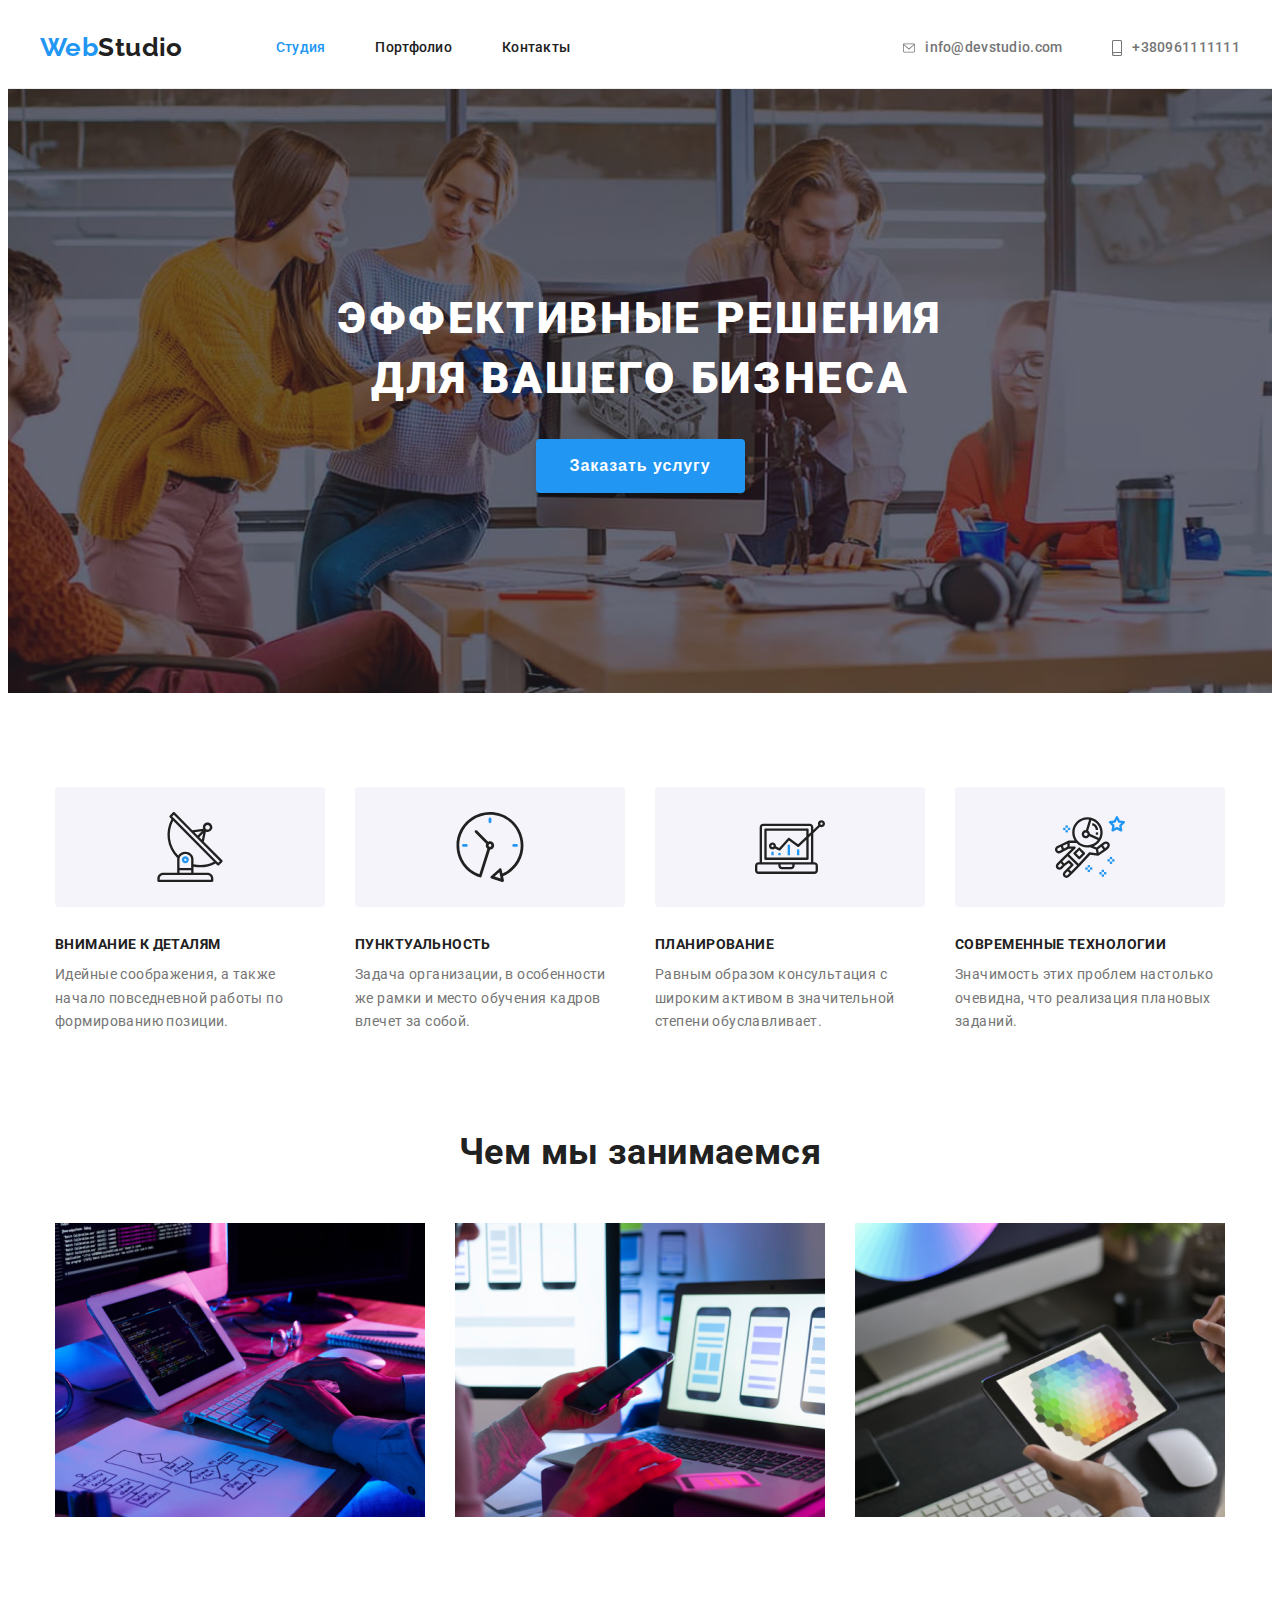
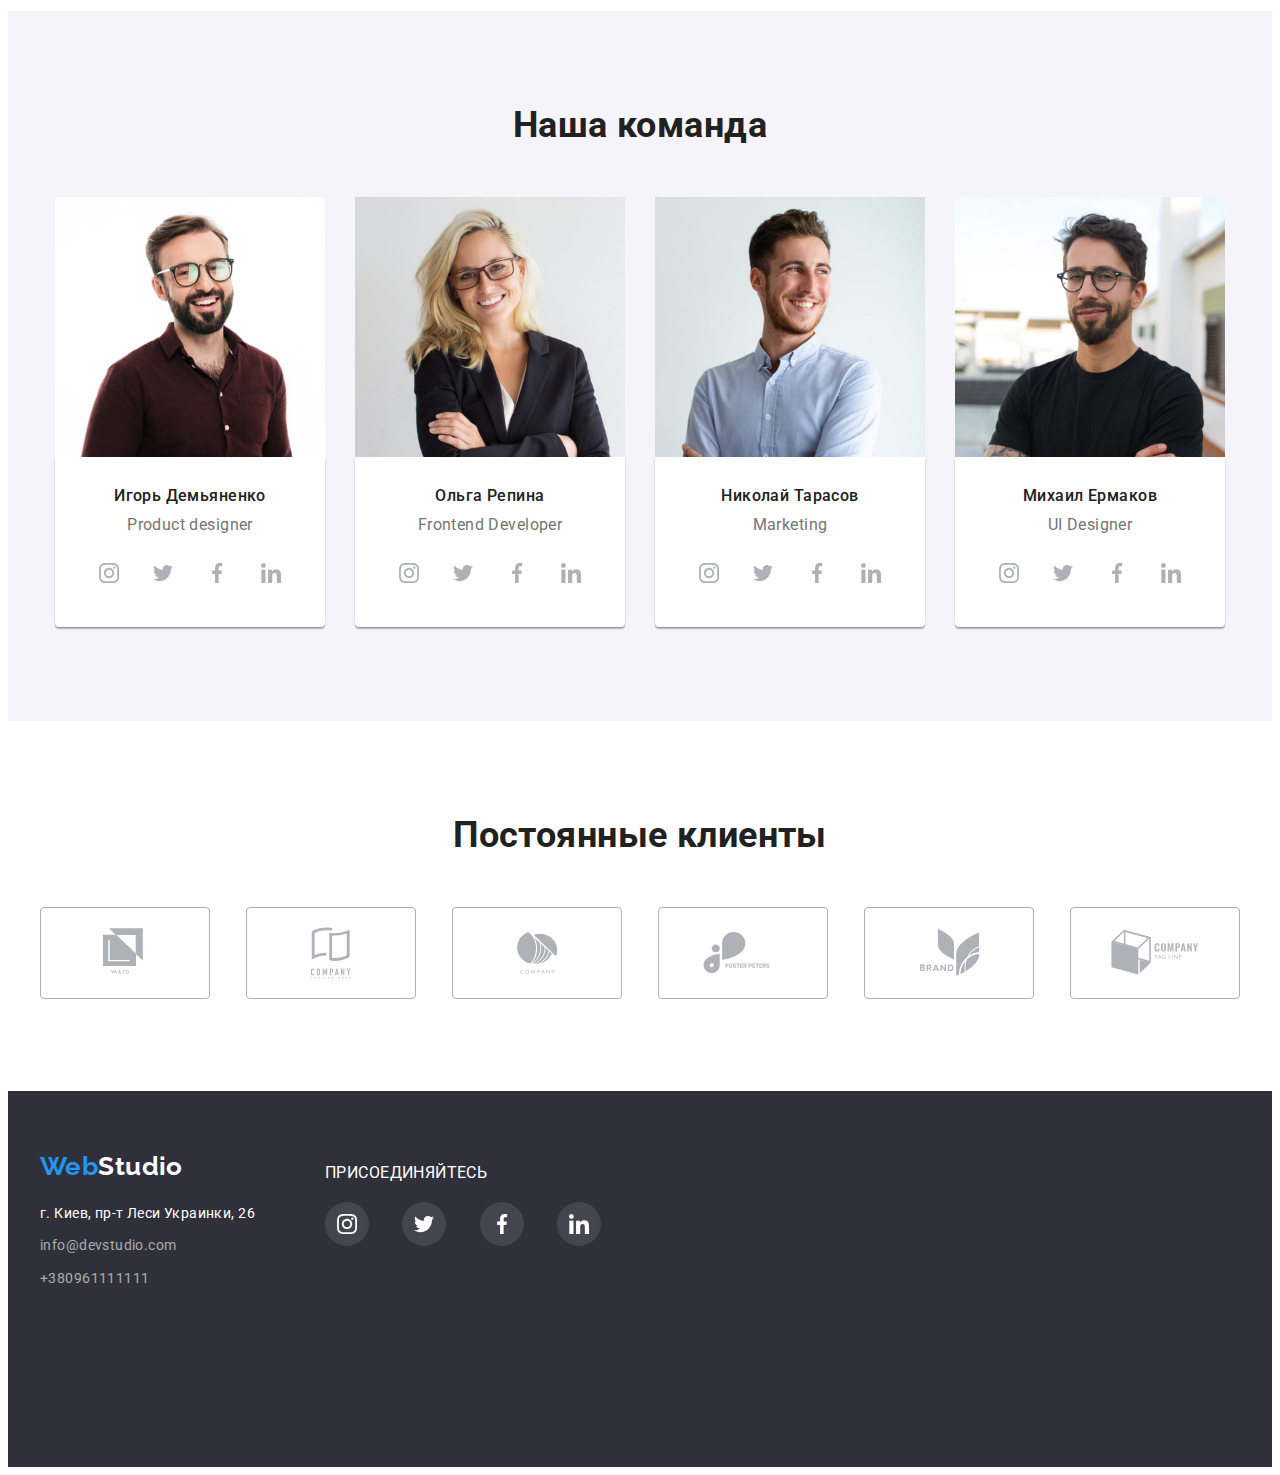
==== commit f18720f4: "update 33" ====
--- a/index.html
+++ b/index.html
@@ -49,7 +49,17 @@
                 <div class="container">
                     <h1 class=offer-section-title>Эффективные решения для вашего бизнеса</h1>
                     <!--Order button-->
-                    <button class="order-button" type="button">Заказать услугу</button>
+                    <button class="order-button" type="button" data-modal-open>Заказать услугу</button>
+                    <div class="backdrop is-hidden" data-modal>
+                        <div class="modal">
+                            <p></p>
+                        <button type="button" class="model-close-button" data-modal-close>
+                            <svg class="model-close-icon">
+                                <use href="./images/symbol.svg#icon-close"></use>
+                            </svg>
+                       </button>
+                        </div>
+                    </div>
                 </div>
             </section>
             <!--Details section-->
@@ -348,5 +358,6 @@
           
             </div>
         </footer>
+        <script src="./js/modal.js"></script>
     </body>
 </html>--- a/CSS/styles.css
+++ b/CSS/styles.css
@@ -106,6 +106,7 @@
 .navigation-link:hover,
 .navigation-link:focus {
   color: var(--accent-color);
+  transition: all 250ms cubic-bezier(0.4, 0, 0.2, 1);
 }
 .contactlist {
   display: flex;
@@ -128,6 +129,7 @@
 .contact-item:hover,
 .contact-item:focus {
   color: var(--accent-color);
+  transition: all 250ms cubic-bezier(0.4, 0, 0.2, 1);
 }
 .social-mail {
   width: 12px;
@@ -144,10 +146,12 @@
 .contact-item:hover .social-mail,
 .contact-item:focus .social-mail {
   fill: var(--accent-color);
+  transition: all 250ms cubic-bezier(0.4, 0, 0.2, 1);
 }
 .contact-item:hover .social-tel,
 .contact-item:focus .social-tel {
   fill: var(--accent-color);
+  transition: all 250ms cubic-bezier(0.4, 0, 0.2, 1);
 }
 
 /*=============END-HEADER============*/
@@ -207,6 +211,7 @@
   border-radius: 4px;
   border-color: transparent;
   cursor: pointer;
+  transition: all 250ms cubic-bezier(0.4, 0, 0.2, 1);
 }
 /*=============END-OFFER============*/
 /*=============DETAILS============*/
@@ -294,7 +299,7 @@
   margin: -15px;
 }
 .what-we-do-item {
-  margin-right: 15px;
+  margin: 15px;
 }
 .what-we-do-image {
   width: 370px;
@@ -322,13 +327,13 @@
 }
 .ourteam-list-item {
   margin: 15px;
+}
+.ourteam-content {
+  padding: 30px 32px 32px 32px;
+  background-color: var(--accent-color-secondary);
   box-shadow: 0px 1px 3px rgba(0, 0, 0, 0.12), 0px 1px 1px rgba(0, 0, 0, 0.14),
     0px 2px 1px rgba(0, 0, 0, 0.2);
   border-radius: 0px 0px 4px 4px;
-}
-.ourteam-content {
-  padding: 30px 32px 32px 32px;
-  background-color: var(--accent-color-secondary);
 }
 .ourteam-title {
   font-style: normal;
@@ -355,18 +360,23 @@
   display: flex;
   justify-content: space-between;
 }
-.social-list-link {
-  display: flex;
-  justify-content: center;
-  align-items: center;
+.social-list-item {
   width: 44px;
   height: 44px;
-  background-color: #ffffff;
+}
+.social-list-link {
+  display: flex;
+  justify-content: center;
+  align-items: center;
+  width: 100%;
+  height: 100%;
+  background-color: var(--accent-color-secondary);
   border-radius: 50%;
 }
 .social-list-link:hover,
 .social-list-link:focus {
   background-color: var(--accent-color);
+  transition: all 250ms cubic-bezier(0.4, 0, 0.2, 1);
 }
 .social-list-icon {
   width: 20px;
@@ -376,8 +386,55 @@
 .social-list-link:hover .social-list-icon,
 .social-list-link:focus .social-list-icon {
   fill: var(--accent-color-secondary);
+  transition: all 250ms cubic-bezier(0.4, 0, 0.2, 1);
 }
 /*=============END-OURTEAM============*/
+/*=============CLIENT SECTION===========*/
+.client-section {
+  padding-top: 94px;
+  padding-bottom: 94px;
+}
+.client-title {
+  font-weight: bold;
+  font-size: 36px;
+  line-height: 1.16;
+  color: var(--secondary-color);
+  margin-bottom: 50px;
+}
+.client-list {
+  display: flex;
+  justify-content: space-between;
+}
+.client-link {
+  display: flex;
+  justify-content: center;
+  align-items: center;
+  border: 1px solid #afb1b8;
+  border-radius: 4px;
+  width: 100%;
+  height: 100%;
+}
+
+.client-link:hover .client-content,
+.client-link:focus .client-content {
+  fill: var(--accent-color);
+  transition: all 250ms cubic-bezier(0.4, 0, 0.2, 1);
+}
+
+.client-link:hover,
+.client-link:focus {
+  border-color: var(--accent-color);
+  transition: all 250ms cubic-bezier(0.4, 0, 0.2, 1);
+}
+.client-content {
+  fill: #afb1b8;
+}
+.client-item {
+  width: 170px;
+  height: 90px;
+  display: flex;
+}
+/*=============END CLIENT SECTION===========*/
 /*=============CONTACT-FOOTER===========*/
 .contact-footer .container {
   display: flex;
@@ -414,11 +471,11 @@
 }
 .connect {
   display: inline-block;
-  width: 206px;
+  width: 276px;
   height: 80px;
   padding-top: 12px;
-  padding-bottom: 40px;
-  margin-left: 70px;
+  padding-bottom: 164px;
+  padding-left: 70px;
 }
 .connect-to-us {
   font-weight: normal;
@@ -432,12 +489,16 @@
   align-items: center;
   justify-content: space-between;
 }
-.social-footer-list-link {
-  display: flex;
-  justify-content: center;
-  align-items: center;
+.social-footer-list-item {
   width: 44px;
   height: 44px;
+}
+.social-footer-list-link {
+  display: flex;
+  justify-content: center;
+  align-items: center;
+  width: 100%;
+  height: 100%;
   background-color: rgba(255, 255, 255, 0.1);
   border-radius: 50%;
 }
@@ -454,53 +515,7 @@
 .social-footer-list-link:focus .social-list-icon {
   fill: var(--accent-color-secondary);
   background-color: rgba(255, 255, 255, 0.1);
-}
-
-.client-section {
-  padding-top: 94px;
-  padding-bottom: 94px;
-}
-.client-title {
-  font-weight: bold;
-  font-size: 36px;
-  line-height: 1.16;
-  color: var(--secondary-color);
-  margin-bottom: 50px;
-}
-
-.client-link {
-  display: flex;
-  justify-content: center;
-  align-items: center;
-  border: 1px solid #afb1b8;
-  border-radius: 4px;
-  width: 170px;
-  height: 90px;
-}
-
-.client-link:hover .client-content,
-.client-link:focus .client-content {
-  fill: var(--accent-color);
-}
-
-.client-link:hover,
-.client-link:focus {
-  border-color: var(--accent-color);
-}
-
-.client-list {
-  display: flex;
-  justify-content: space-between;
-}
-
-.client-content {
-  fill: #afb1b8;
-}
-
-.client-item {
-  width: 170px;
-  height: 90px;
-  display: flex;
+  transition: all 250ms cubic-bezier(0.4, 0, 0.2, 1);
 }
 /*=============END-CONTACT-FOOTER===========*/
 /*=============PORTFOLIO-BUTTON===========*/
@@ -542,6 +557,7 @@
   border-radius: 4px;
   border-color: transparent;
   cursor: pointer;
+  transition: all 250ms cubic-bezier(0.4, 0, 0.2, 1);
 }
 /*=============END-PORTFOLIO-BUTTON===========*/
 /*=============PORTFOLIO-IMAGES===========*/
@@ -564,6 +580,14 @@
   display: inline-block;
   border: 1px solid #eeeeee;
 }
+.list-portfolio-images-items:hover,
+.list-portfolio-images-items:focus {
+  border: 1px solid #eeeeee;
+  border: 1px solid #eeeeee;
+  box-shadow: 0px 1px 1px rgba(0, 0, 0, 0.12), 0px 4px 4px rgba(0, 0, 0, 0.06),
+    1px 4px 6px rgba(0, 0, 0, 0.16);
+  transition: all 250ms cubic-bezier(0.4, 0, 0.2, 1);
+}
 .portfolio-image {
   width: 370px;
   height: 294px;
@@ -583,3 +607,50 @@
   color: var(--main-color);
 }
 /*=============END-PORTFOLIO-IMAGES===========*/
+.backdrop is-hidden {
+  visibility: hidden;
+  opacity: 0;
+  pointer-events: none;
+}
+.backdrop {
+  position: fixed;
+  top: 0;
+  left: 0;
+  width: 100%;
+  height: 100%;
+  background-color: rgba(0, 0, 0, 0.2);
+  transition: all 250ms cubic-bezier(0.4, 0, 0.2, 1);
+}
+.modal {
+  position: absolute;
+  left: 50%;
+  top: 50%;
+  transform: translate(-50%, -50%);
+  width: 528px;
+  height: 581px;
+  background-color: #ffffff;
+  box-shadow: 0px 1px 3px rgba(0, 0, 0, 0.12), 0px 1px 1px rgba(0, 0, 0, 0.14),
+    0px 2px 1px rgba(0, 0, 0, 0.2);
+  border-radius: 4px;
+}
+.model-close-button {
+  position: absolute;
+  top: 8px;
+  right: 8px;
+  width: 30px;
+  height: 30px;
+  background: transparent;
+  border-radius: 50%;
+  border: 1px solid rgba(0, 0, 0, 0.1);
+  cursor: pointer;
+  padding: 0px;
+}
+.is-hidden {
+  opacity: 0;
+  visibility: hidden;
+  pointer-events: none;
+}
+.model-close-icon {
+  width: 100%;
+  height: 100%;
+}
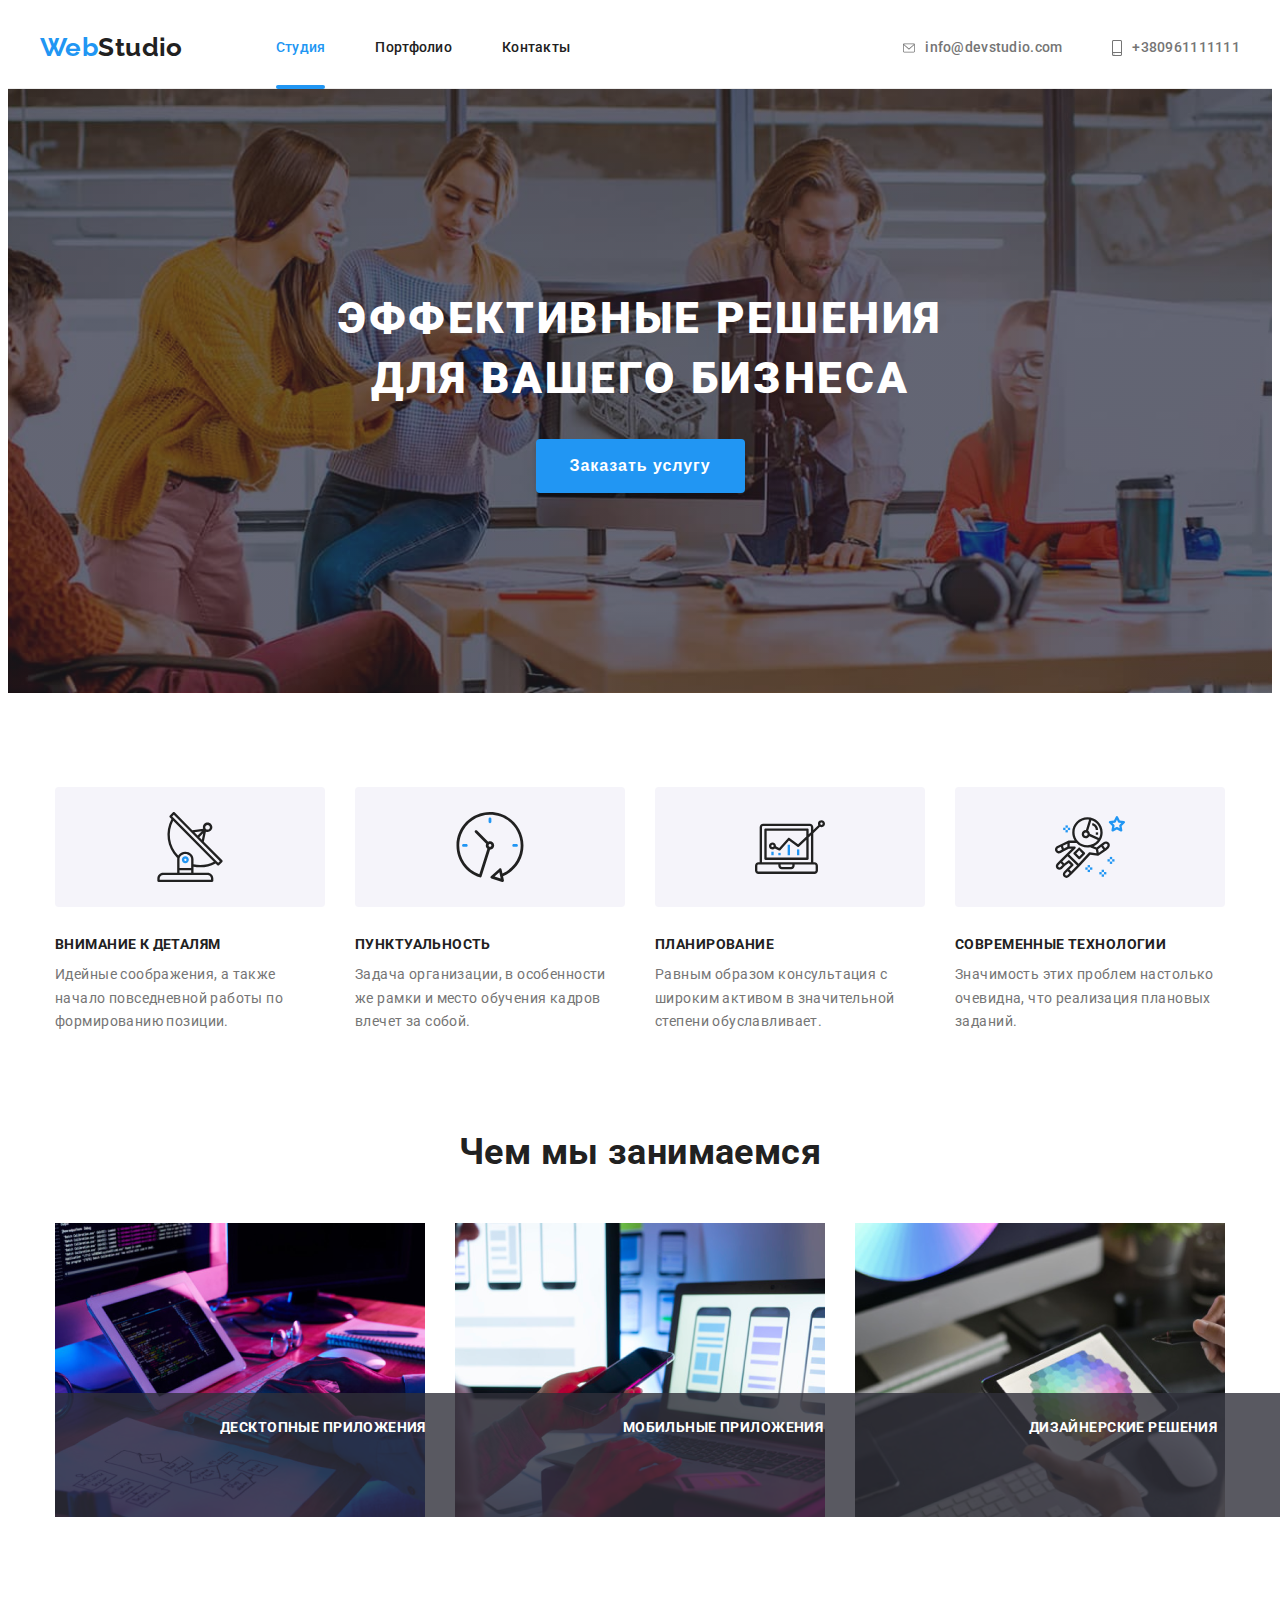
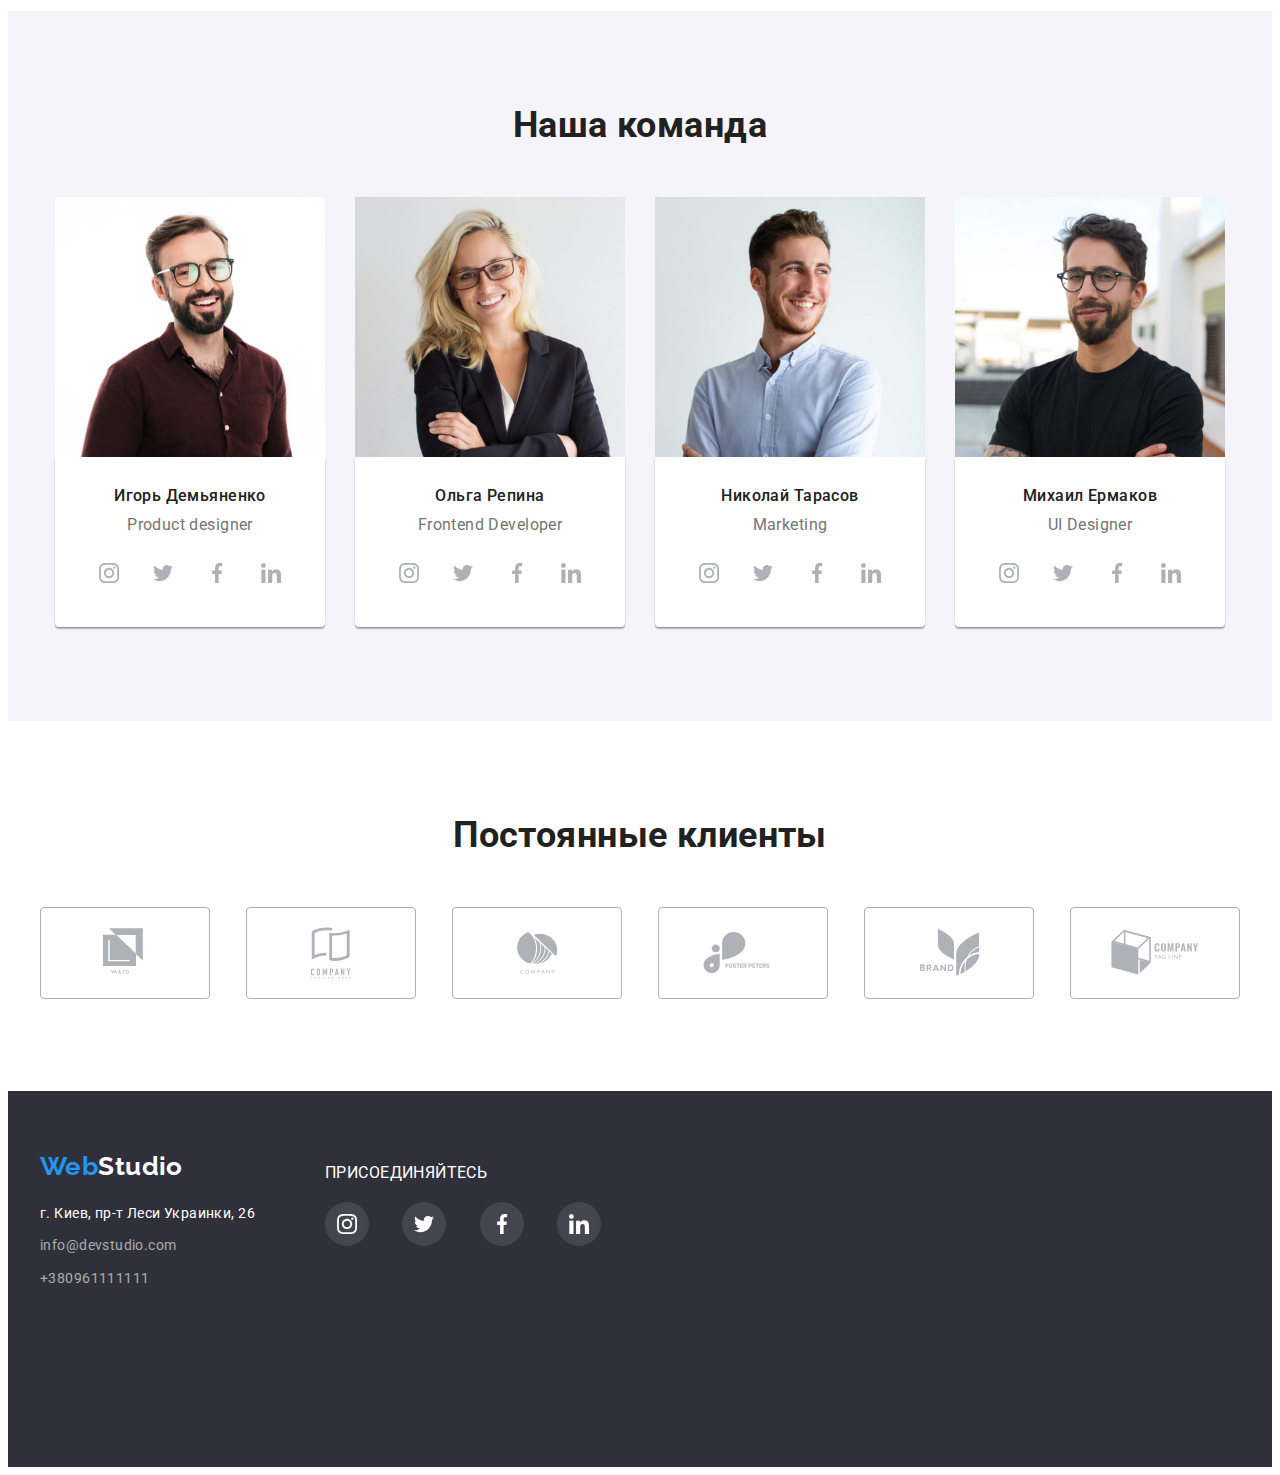
==== commit b469e2ee: "up5" ====
--- a/index.html
+++ b/index.html
@@ -47,17 +47,17 @@
             <!--Offer section-->
             <section class="offer-section">
                 <div class="container">
-                    <h1 class=offer-section-title>Эффективные решения для вашего бизнеса</h1>
+                    <h1 class="offer-section-title">Эффективные решения для вашего бизнеса</h1>
                     <!--Order button-->
                     <button class="order-button" type="button" data-modal-open>Заказать услугу</button>
                     <div class="backdrop is-hidden" data-modal>
                         <div class="modal">
                             <p></p>
-                        <button type="button" class="model-close-button" data-modal-close>
-                            <svg class="model-close-icon">
-                                <use href="./images/symbol.svg#icon-close"></use>
-                            </svg>
-                       </button>
+                            <button type="button" class="model-close-button" data-modal-close>
+                                <svg class="model-close-icon">
+                                    <use href="./images/symbol.svg#icon-close"></use>
+                                </svg>
+                            </button>
                         </div>
                     </div>
                 </div>
@@ -95,11 +95,15 @@
                 <div class="container">
                     <h2 class="what-we-do-title">Чем мы занимаемся</h2>
                     <ul class="what-we-do-title-list list">
-                        <li class="what-we-do-item"><img class="what-we-do-image" src="./images/img1.png" alt="programer-working-his-desk-office">
+                        <li class="what-we-do-item">
+                            <img class="what-we-do-image" src="./images/img1.png" alt="programer-working-his-desk-office">
+                            <p class="what-we-do-description">Десктопные приложения</p>
                         </li>
                         <li class="what-we-do-item"><img class="what-we-do-image" src="./images/img2.png" alt="web-ui-designers-are-developing-application">
+                        <p class="what-we-do-description">Мобильные приложения</p>
                         </li>
                         <li class="what-we-do-item"><img class="what-we-do-image" src="./images/img3.png" alt="creative-artist-web-design-with-working">
+                        <p class="what-we-do-description">Дизайнерские решения</p>
                         </li>
                     </ul>
                 </div>
--- a/CSS/styles.css
+++ b/CSS/styles.css
@@ -7,6 +7,7 @@
   --accent-color-secondary: #ffffff;
   --background-color: #2f303a;
   --background-color-secondary: #f5f4fa;
+  --time-hover: 250ms;
 }
 h1,
 h2,
@@ -72,6 +73,11 @@
   padding-bottom: 25px;
   margin-right: 93px;
   display: block;
+  transition: var(--time-hover) cubic-bezier(0.4, 0, 0.2, 1);
+}
+.logotype:hover,
+.logotype:focus {
+  color: var(--accent-color);
 }
 .logo-item {
   color: var(--accent-color);
@@ -92,8 +98,14 @@
   padding-top: 32px;
   padding-bottom: 32px;
   display: block;
+  transition: fill var(--time-hover) cubic-bezier(0.4, 0, 0.2, 1);
+}
+.navigation-link:hover,
+.navigation-link:focus {
+  color: var(--accent-color);
 }
 .navigation-link-current {
+  position: relative;
   font-weight: 500;
   font-size: 14px;
   line-height: 1.14;
@@ -103,10 +115,15 @@
   padding-bottom: 32px;
   display: block;
 }
-.navigation-link:hover,
-.navigation-link:focus {
-  color: var(--accent-color);
-  transition: all 250ms cubic-bezier(0.4, 0, 0.2, 1);
+.navigation-link-current::after {
+  display: block;
+  position: absolute;
+  bottom: -1px;
+  content: "";
+  width: 100%;
+  height: 4px;
+  background: var(--accent-color);
+  border-radius: 2px;
 }
 .contactlist {
   display: flex;
@@ -125,23 +142,26 @@
   color: var(--main-color);
   padding-top: 32px;
   padding-bottom: 32px;
+  transition: fill var(--time-hover) cubic-bezier(0.4, 0, 0.2, 1);
 }
 .contact-item:hover,
 .contact-item:focus {
   color: var(--accent-color);
-  transition: all 250ms cubic-bezier(0.4, 0, 0.2, 1);
+  transition: fill var(--time-hover) cubic-bezier(0.4, 0, 0.2, 1);
 }
 .social-mail {
   width: 12px;
   height: 16px;
   fill: #757575;
   margin-right: 10px;
+  transition: fill var(--time-hover) cubic-bezier(0.4, 0, 0.2, 1);
 }
 .social-tel {
   width: 10px;
   height: 16px;
   fill: #757575;
   margin-right: 10px;
+  transition: fill var(--time-hover) cubic-bezier(0.4, 0, 0.2, 1);
 }
 .contact-item:hover .social-mail,
 .contact-item:focus .social-mail {
@@ -151,7 +171,7 @@
 .contact-item:hover .social-tel,
 .contact-item:focus .social-tel {
   fill: var(--accent-color);
-  transition: all 250ms cubic-bezier(0.4, 0, 0.2, 1);
+  transition: fill var(--time-hover) cubic-bezier(0.4, 0, 0.2, 1);
 }
 
 /*=============END-HEADER============*/
@@ -203,6 +223,7 @@
   border-radius: 4px;
   border-color: transparent;
   cursor: pointer;
+  transition: fill var(--time-hover) cubic-bezier(0.4, 0, 0.2, 1);
 }
 .order-button:hover,
 .order-bytton:focus {
@@ -211,7 +232,7 @@
   border-radius: 4px;
   border-color: transparent;
   cursor: pointer;
-  transition: all 250ms cubic-bezier(0.4, 0, 0.2, 1);
+  transition: fill var(--time-hover) cubic-bezier(0.4, 0, 0.2, 1);
 }
 /*=============END-OFFER============*/
 /*=============DETAILS============*/
@@ -246,7 +267,7 @@
   content: "";
   background-repeat: no-repeat;
   background-position: center;
-  background-color: #f5f4fa;
+  background-color: var(--background-color-secondary);
   border-radius: 4px;
   margin-bottom: 30px;
 }
@@ -299,11 +320,30 @@
   margin: -15px;
 }
 .what-we-do-item {
+  position: relative;
   margin: 15px;
+  z-index: -1;
 }
 .what-we-do-image {
   width: 370px;
   height: 294px;
+}
+.what-we-do-description {
+  position: absolute;
+  left: 0;
+  bottom: 0;
+  width: 100%;
+  height: 100%;
+  background-color: rgba(47, 48, 58, 0.8);
+  width: 370px;
+  height: 70px;
+  font-weight: bold;
+  font-size: 14px;
+  line-height: 1.14;
+  text-align: center;
+  text-transform: uppercase;
+  padding: 27px 82px 27px 83px;
+  color: var(--accent-color-secondary);
 }
 /*=============END-WHAT-WE-DO============*/
 /*=============OURTEAM============*/
@@ -372,22 +412,25 @@
   height: 100%;
   background-color: var(--accent-color-secondary);
   border-radius: 50%;
+  transition: fill var(--time-hover) cubic-bezier(0.4, 0, 0.2, 1);
 }
 .social-list-link:hover,
 .social-list-link:focus {
   background-color: var(--accent-color);
-  transition: all 250ms cubic-bezier(0.4, 0, 0.2, 1);
+  transition: fill var(--time-hover) cubic-bezier(0.4, 0, 0.2, 1);
 }
 .social-list-icon {
   width: 20px;
   height: 20px;
   fill: #afb1b8;
+  transition: fill 250ms cubic-bezier(0.4, 0, 0.2, 1);
 }
 .social-list-link:hover .social-list-icon,
 .social-list-link:focus .social-list-icon {
   fill: var(--accent-color-secondary);
-  transition: all 250ms cubic-bezier(0.4, 0, 0.2, 1);
-}
+  transition: fill var(--time-hover) cubic-bezier(0.4, 0, 0.2, 1);
+}
+
 /*=============END-OURTEAM============*/
 /*=============CLIENT SECTION===========*/
 .client-section {
@@ -413,21 +456,23 @@
   border-radius: 4px;
   width: 100%;
   height: 100%;
+  transition: fill var(--time-hover) cubic-bezier(0.4, 0, 0.2, 1);
 }
 
 .client-link:hover .client-content,
 .client-link:focus .client-content {
   fill: var(--accent-color);
-  transition: all 250ms cubic-bezier(0.4, 0, 0.2, 1);
+  transition: fill var(--time-hover) cubic-bezier(0.4, 0, 0.2, 1);
 }
 
 .client-link:hover,
 .client-link:focus {
   border-color: var(--accent-color);
-  transition: all 250ms cubic-bezier(0.4, 0, 0.2, 1);
+  transition: fill var(--time-hover) cubic-bezier(0.4, 0, 0.2, 1);
 }
 .client-content {
   fill: #afb1b8;
+  transition: fill var(--time-hover) cubic-bezier(0.4, 0, 0.2, 1);
 }
 .client-item {
   width: 170px;
@@ -453,6 +498,11 @@
   line-height: 1.19;
   color: var(--accent-color-secondary);
   margin-bottom: 20px;
+  transition: fill var(--time-hover) cubic-bezier(0.4, 0, 0.2, 1);
+}
+.footer-logotype:hover,
+.footer-logotype:focus {
+  color: var(--accent-color);
 }
 .contact-footer-item:not(:last-child) {
   margin-bottom: 9px;
@@ -462,12 +512,22 @@
   font-size: 14px;
   line-height: 1.71;
   color: var(--accent-color-secondary);
+  transition: fill var(--time-hover) cubic-bezier(0.4, 0, 0.2, 1);
+}
+.contact-footer-link:hover,
+.contact-footer-link:focus {
+  color: var(--accent-color);
 }
 .contact-footer-link2 {
   font-weight: normal;
   font-size: 14px;
   line-height: 1.71;
   color: rgba(255, 255, 255, 0.6);
+  transition: fill var(--time-hover) cubic-bezier(0.4, 0, 0.2, 1);
+}
+.contact-footer-link2:hover,
+.contact-footer-link2:focus {
+  color: var(--accent-color);
 }
 .connect {
   display: inline-block;
@@ -501,11 +561,13 @@
   height: 100%;
   background-color: rgba(255, 255, 255, 0.1);
   border-radius: 50%;
+  transition: fill var(--time-hover) cubic-bezier(0.4, 0, 0.2, 1);
 }
 .social-footer-list-icon {
   width: 20px;
   height: 20px;
   fill: var(--accent-color-secondary);
+  transition: fill 250ms cubic-bezier(0.4, 0, 0.2, 1);
 }
 .social-footer-list-link:hover,
 .social-footer-list-link:focus {
@@ -515,7 +577,7 @@
 .social-footer-list-link:focus .social-list-icon {
   fill: var(--accent-color-secondary);
   background-color: rgba(255, 255, 255, 0.1);
-  transition: all 250ms cubic-bezier(0.4, 0, 0.2, 1);
+  transition: fill var(--time-hover) cubic-bezier(0.4, 0, 0.2, 1);
 }
 /*=============END-CONTACT-FOOTER===========*/
 /*=============PORTFOLIO-BUTTON===========*/
@@ -544,6 +606,7 @@
   border-radius: 4px;
   border-color: transparent;
   cursor: pointer;
+  transition: fill var(--time-hover) cubic-bezier(0.4, 0, 0.2, 1);
 }
 .portfolio-button:hover,
 .portfolio-button:focus {
@@ -557,7 +620,7 @@
   border-radius: 4px;
   border-color: transparent;
   cursor: pointer;
-  transition: all 250ms cubic-bezier(0.4, 0, 0.2, 1);
+  transition: fill var(--time-hover) cubic-bezier(0.4, 0, 0.2, 1);
 }
 /*=============END-PORTFOLIO-BUTTON===========*/
 /*=============PORTFOLIO-IMAGES===========*/
@@ -579,6 +642,7 @@
   margin: 7px;
   display: inline-block;
   border: 1px solid #eeeeee;
+  transition: fill var(--time-hover) cubic-bezier(0.4, 0, 0.2, 1);
 }
 .list-portfolio-images-items:hover,
 .list-portfolio-images-items:focus {
@@ -586,7 +650,7 @@
   border: 1px solid #eeeeee;
   box-shadow: 0px 1px 1px rgba(0, 0, 0, 0.12), 0px 4px 4px rgba(0, 0, 0, 0.06),
     1px 4px 6px rgba(0, 0, 0, 0.16);
-  transition: all 250ms cubic-bezier(0.4, 0, 0.2, 1);
+  transition: fill var(--time-hover) cubic-bezier(0.4, 0, 0.2, 1);
 }
 .portfolio-image {
   width: 370px;
@@ -606,12 +670,38 @@
   line-height: 1.875;
   color: var(--main-color);
 }
+.portfolio-list-images-wrapper {
+  position: relative;
+  overflow: hidden;
+}
+.overlay {
+  position: absolute;
+  padding: 63px 24px 63px 24px;
+  font-size: 18px;
+  line-height: 1.56;
+  color: var(--accent-color-secondary);
+  text-align: left;
+  left: 0;
+  top: 0;
+  width: 100%;
+  height: 100%;
+  background-color: rgba(33, 150, 243, 0.9);
+  color: var(--accent-color-secondary);
+  transform: translateY(101%);
+  transition: all var(--time-hover) cubic-bezier(0.4, 0, 0.2, 1);
+}
+.portfolio-list-images-wrapper:hover .overlay,
+.portfolio-list-images-wrapper:focus .overlay {
+  transform: translateY(0);
+}
 /*=============END-PORTFOLIO-IMAGES===========*/
+/*=============MODAL-ORDER-BUTTON=============*/
 .backdrop is-hidden {
   visibility: hidden;
   opacity: 0;
   pointer-events: none;
 }
+
 .backdrop {
   position: fixed;
   top: 0;
@@ -619,19 +709,26 @@
   width: 100%;
   height: 100%;
   background-color: rgba(0, 0, 0, 0.2);
-  transition: all 250ms cubic-bezier(0.4, 0, 0.2, 1);
+  transition: var(--time-hover) cubic-bezier(0.4, 0, 0.2, 1);
+  opacity: 1;
+  visibility: visible;
+  transition: opacity var(--time-hover) cubic-bezier(0.4, 0, 0.2, 1),
+    visibility var(--time-hover) cubic-bezier(0.4, 0, 0.2, 1);
 }
 .modal {
   position: absolute;
+  display: flex;
   left: 50%;
   top: 50%;
-  transform: translate(-50%, -50%);
+  transform: translate(-50%, -50%) scale(1) rotate(0deg);
+  transition: transform var(--time-hover) cubic-bezier(0.4, 0, 0.2, 1);
   width: 528px;
   height: 581px;
-  background-color: #ffffff;
+  background-color: var(--accent-color-secondary);
   box-shadow: 0px 1px 3px rgba(0, 0, 0, 0.12), 0px 1px 1px rgba(0, 0, 0, 0.14),
     0px 2px 1px rgba(0, 0, 0, 0.2);
   border-radius: 4px;
+  z-index: 2;
 }
 .model-close-button {
   position: absolute;
@@ -644,13 +741,18 @@
   border: 1px solid rgba(0, 0, 0, 0.1);
   cursor: pointer;
   padding: 0px;
+  outline: none;
+}
+.model-close-icon {
+  width: 100%;
+  height: 100%;
 }
 .is-hidden {
   opacity: 0;
   visibility: hidden;
   pointer-events: none;
 }
-.model-close-icon {
-  width: 100%;
-  height: 100%;
-}
+.backdrop.is-hidden .modal {
+  transform: translate(-50%, -50%) scale(0.5) rotate(120deg);
+}
+/*=============END-MODAL-ORDER-BUTTON=============*/
